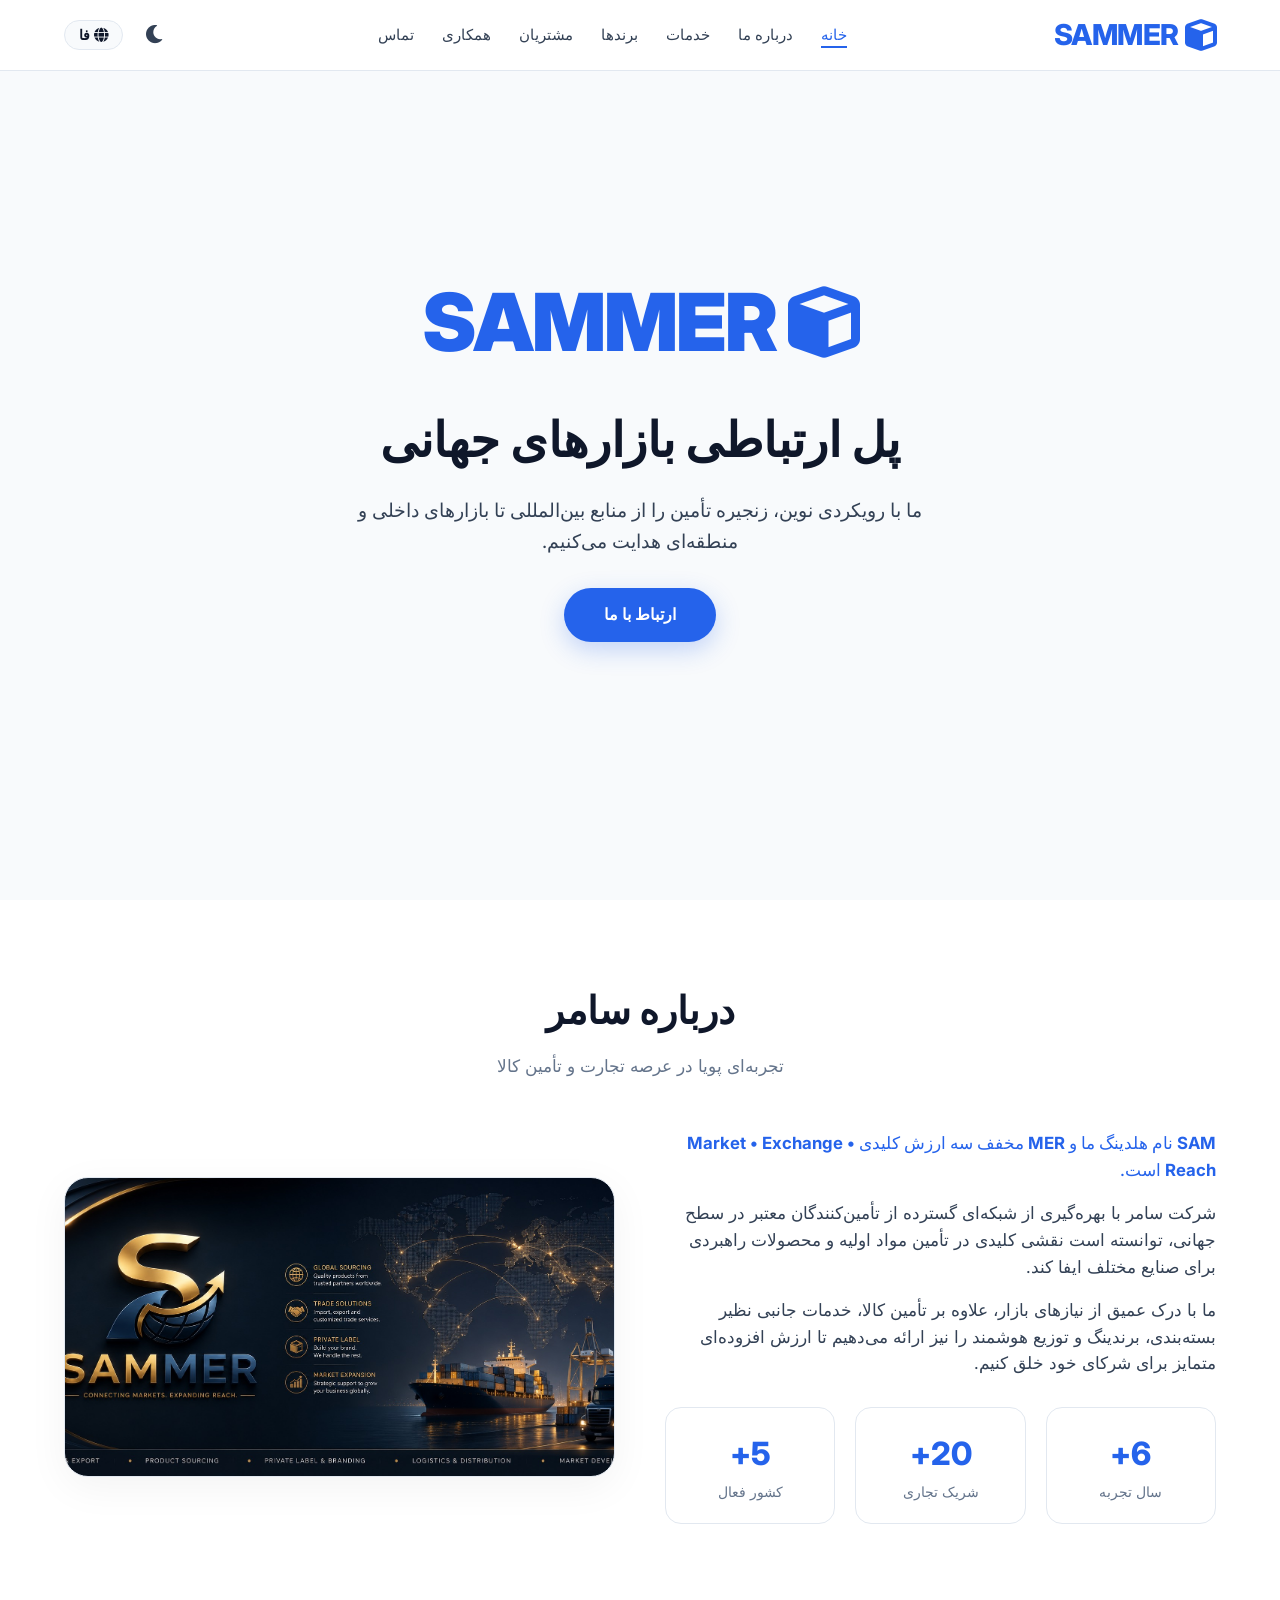
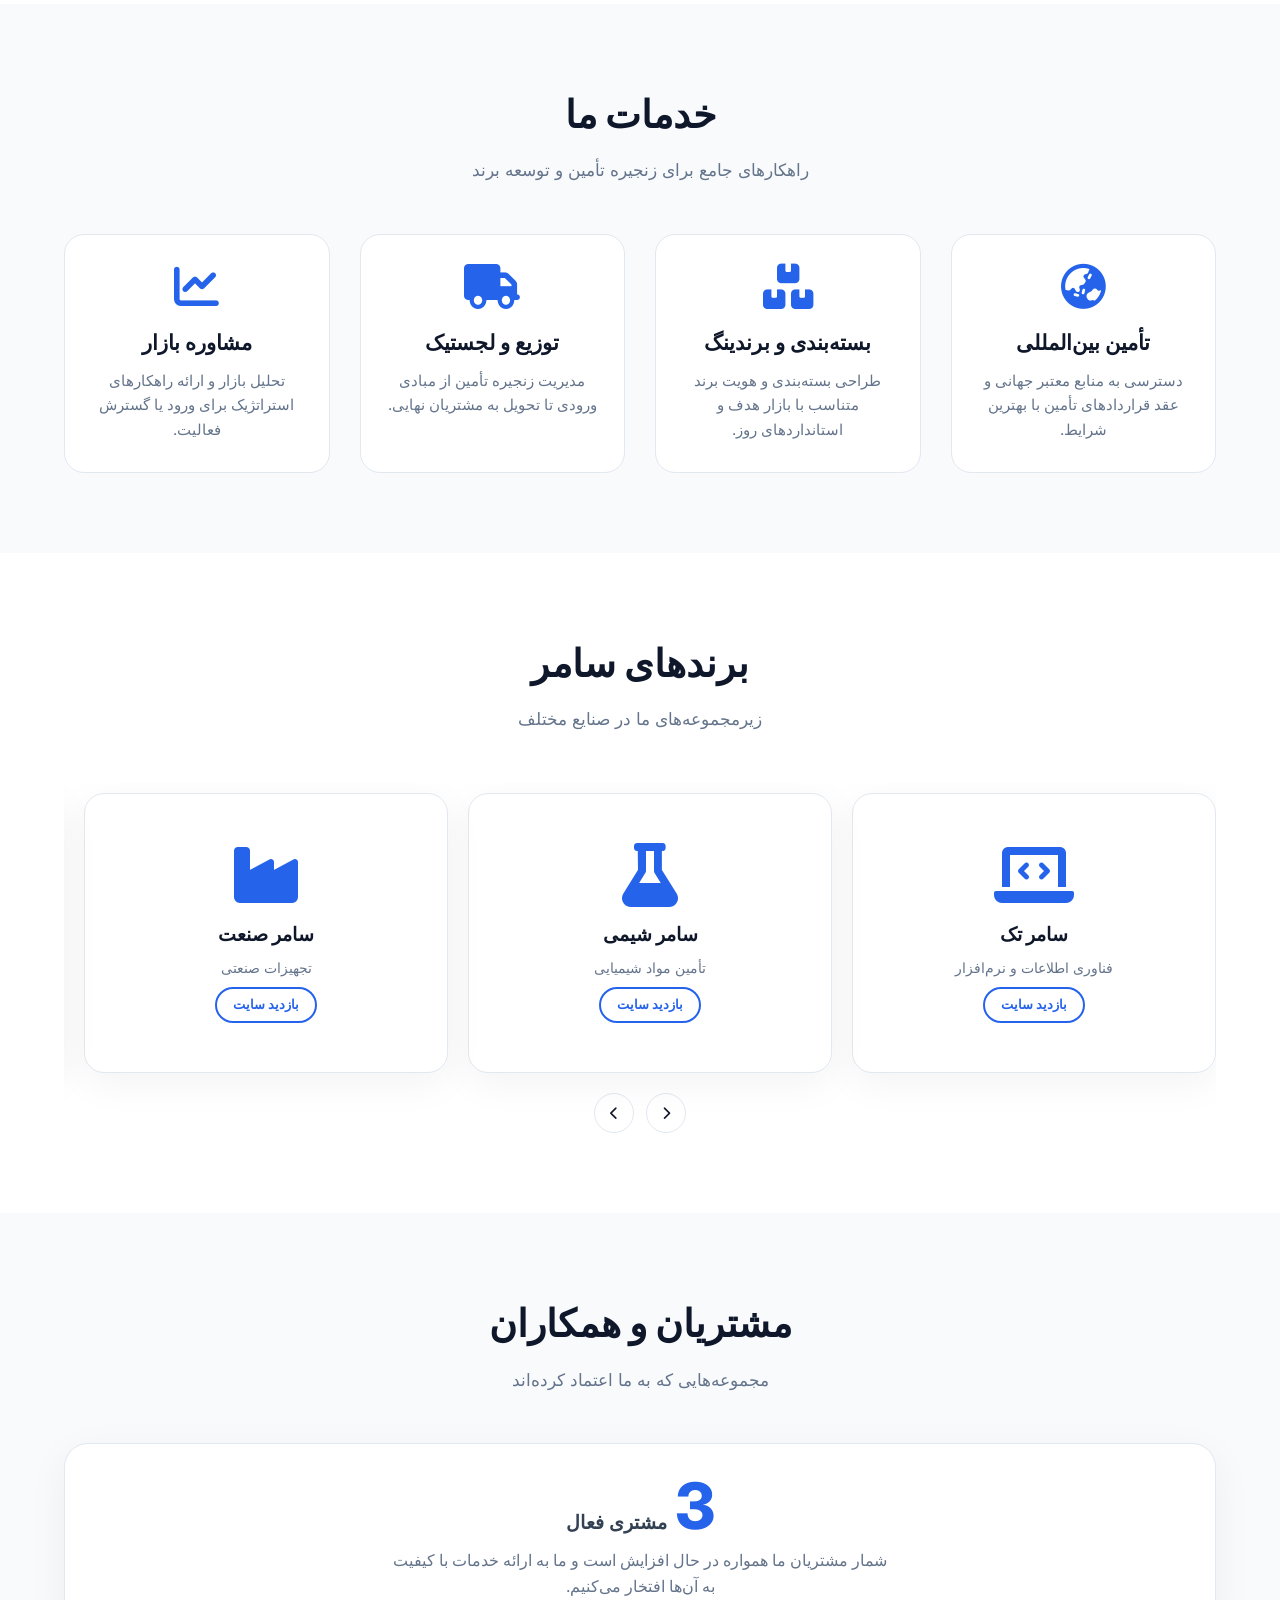
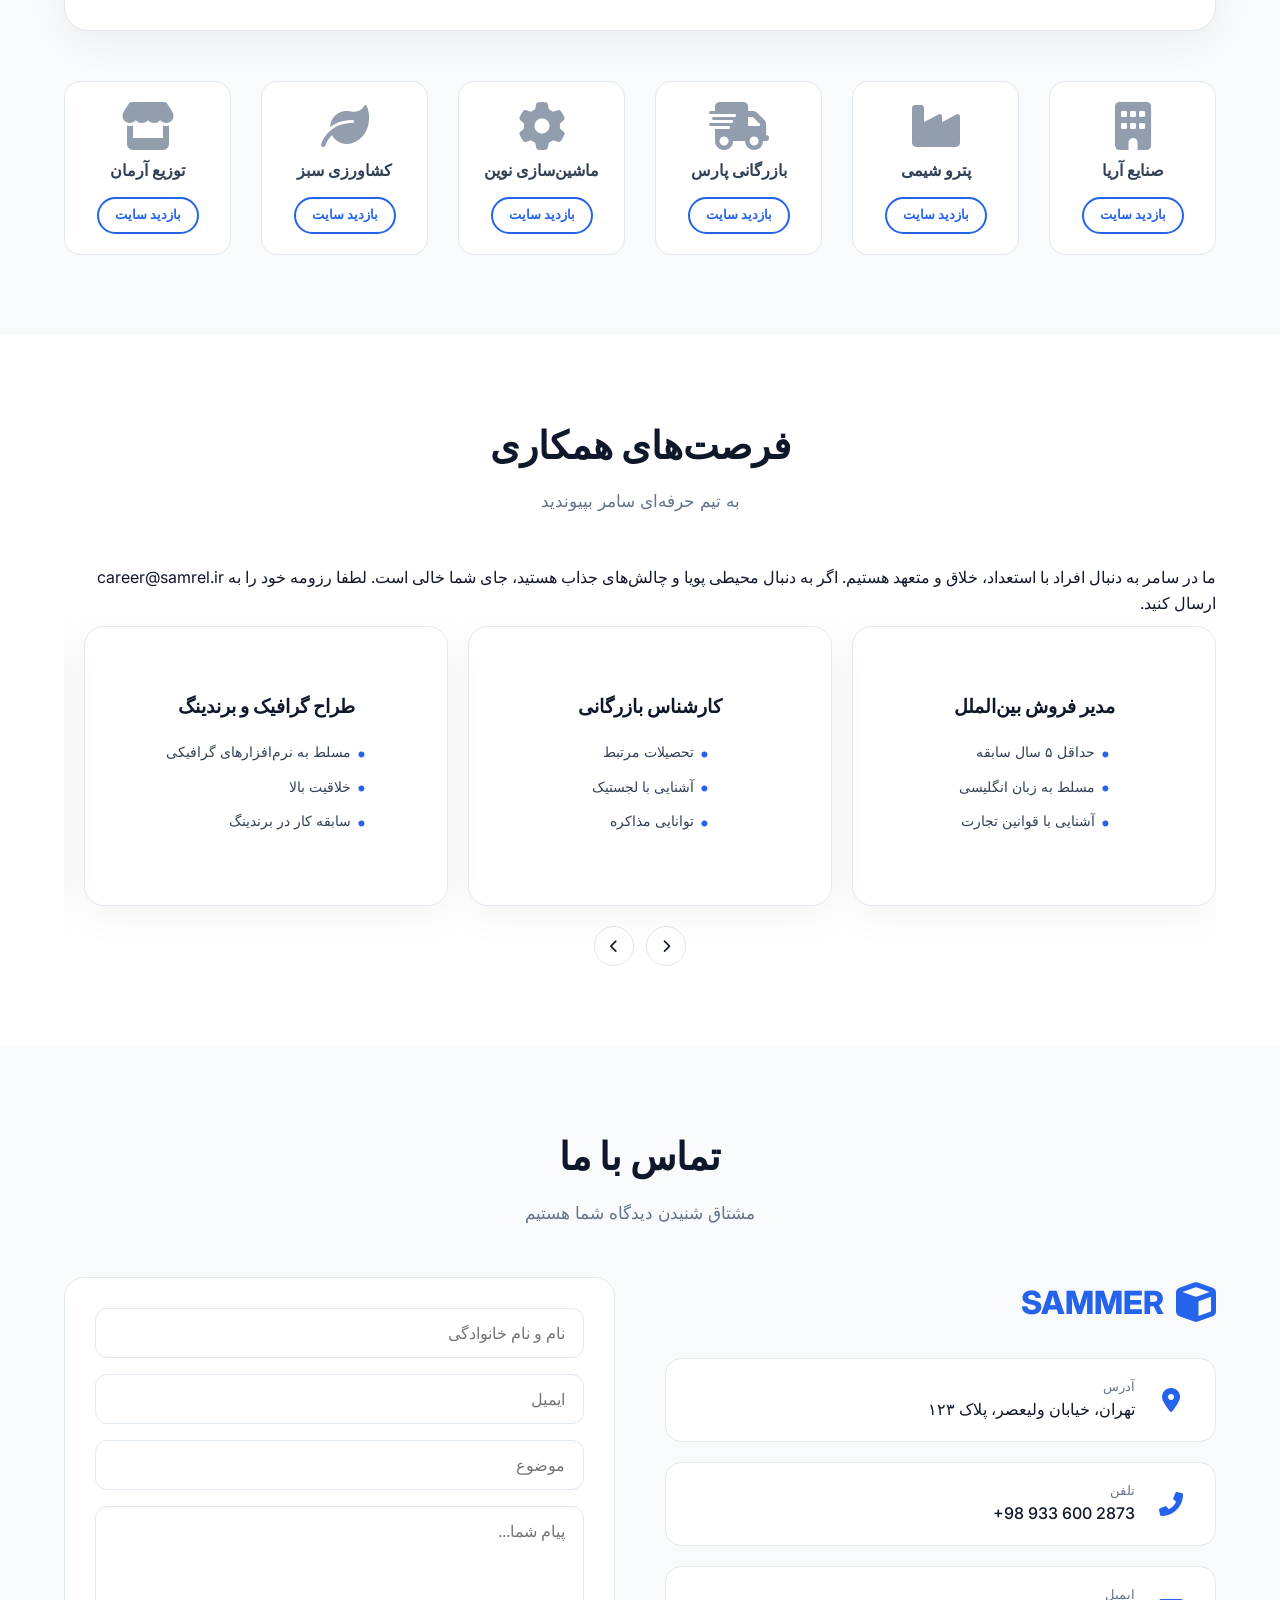
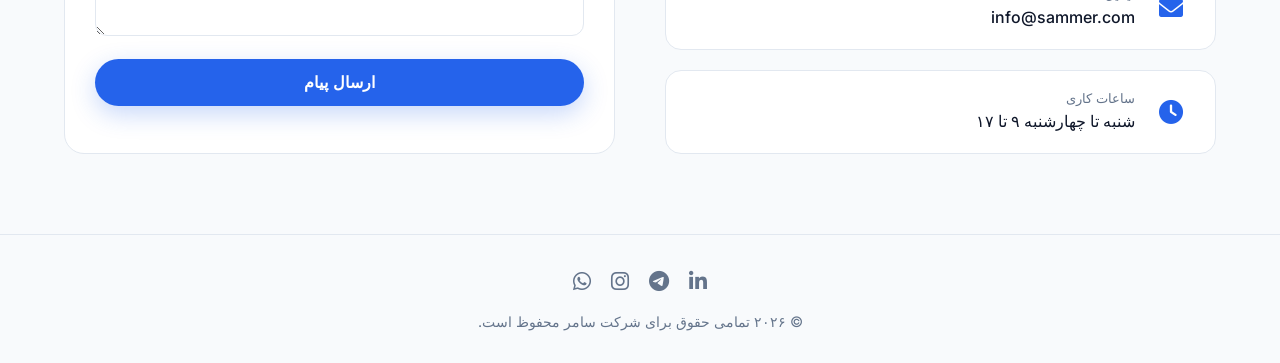
==== index.html @ dd8efeab "Add files via upload" ====
<!DOCTYPE html>
<html lang="fa" dir="rtl">
<head>
    <meta charset="UTF-8" />
    <meta name="viewport" content="width=device-width, initial-scale=1.0" />
    <title>SAMMER | Connecting Markets, Expanding Reach</title>
	<meta name="description" content="SAMMER – شرکت بازرگانی بین‌المللی با تمرکز بر تأمین کالا، برندینگ و توسعه بازار در ایران و کشورهای همسایه." />
	<meta name="keywords" content="واردات, صادرات, برندینگ, تأمین مواد اولیه, بازرگانی بین‌الملل, SAMMER" />
	<meta name="robots" content="index, follow" />
	<link rel="canonical" href="https://sammer.ir/" />
	
	<meta property="og:title" content="SAMMER | Connecting Markets, Expanding Reach" />
	<meta property="og:description" content="شرکت بازرگانی سامر – پل ارتباطی بازارهای جهانی با رویکردی نوین در تأمین، برندینگ و توزیع." />
	<meta property="og:image" content="https://sammer.ir/og-image.jpg" />
	<meta property="og:url" content="https://sammer.ir/" />
	<meta property="og:type" content="website" />
	<meta name="twitter:card" content="summary_large_image" />
	<meta name="twitter:title" content="SAMMER | Connecting Markets, Expanding Reach" />
	<meta name="twitter:description" content="شرکت بازرگانی سامر – پل ارتباطی بازارهای جهانی." />
	<meta name="twitter:image" content="https://sammer.ir/og-image.jpg" />
	
	<!-- Favicon برای مرورگرهای دسکتاپ و موبایل -->
	<link rel="icon" type="image/png" sizes="16x16" href="favicon-16x16.png">
	<link rel="icon" type="image/png" sizes="32x32" href="favicon-32x32.png">
	<link rel="apple-touch-icon" sizes="180x180" href="apple-touch-icon.png">
	<link rel="manifest" href="site.webmanifest">
	<meta name="msapplication-TileColor" content="#2563eb">
	<meta name="theme-color" content="#ffffff">
    
	<link rel="stylesheet" href="https://cdnjs.cloudflare.com/ajax/libs/font-awesome/6.0.0-beta3/css/all.min.css" />
    <link href="https://fonts.googleapis.com/css2?family=Inter:wght@300;400;500;600;700;800&display=swap" rel="stylesheet" />
    <link rel="stylesheet" href="style.css" />
</head>
<body>

    <!-- ==================== نوار ناوبری ==================== -->
    <header class="navbar" id="navbar">
        <div class="container">
            <div class="logo">
                <i class="fas fa-cube"></i>
                <span>SAMMER</span>
            </div>
            <ul class="nav-links" id="navLinks">
                <li><a href="#home" data-i18n="nav_home" class="active">خانه</a></li>
                <li><a href="#about" data-i18n="nav_about">درباره ما</a></li>
                <li><a href="#services" data-i18n="nav_services">خدمات</a></li>
                <li><a href="#brands" data-i18n="nav_brands">برندها</a></li>
                <li><a href="#clients" data-i18n="nav_clients">مشتریان</a></li>
                <li><a href="#careers" data-i18n="nav_careers">همکاری</a></li>
                <li><a href="#contact" data-i18n="nav_contact">تماس</a></li>
            </ul>
            <div class="nav-controls">
                <button class="btn-icon" id="themeToggle" aria-label="تغییر تم">
                    <i class="fas fa-moon"></i>
                </button>
                <button class="btn-icon lang-btn" id="langToggle">
                    <i class="fas fa-globe"></i>&nbsp;
                    <span id="langLabel">فا</span>
                </button>
                <button class="hamburger" id="hamburger" aria-label="منو">
                    <span></span><span></span><span></span>
                </button>
            </div>
        </div>
    </header>

    <!-- ==================== هیرو ==================== -->
    <section class="hero" id="home">
        <div class="hero-bg-image"></div>
        <div class="hero-content">
            <div class="hero-logo">
                <i class="fas fa-cube"></i>
                <span>SAMMER</span>
            </div>
            <h1 data-i18n="hero_title">پل ارتباطی بازارهای جهانی</h1>
            <p data-i18n="hero_desc">ما با رویکردی نوین، زنجیره تأمین را از منابع بین‌المللی تا بازارهای داخلی و منطقه‌ای هدایت می‌کنیم.</p>
            <a href="#contact" class="btn-primary" data-i18n="hero_cta">ارتباط با ما</a>
        </div>
    </section>

    <!-- ==================== درباره ما ==================== -->
    <section id="about" class="fade-in">
        <div class="container">
            <h2 class="section-title" data-i18n="about_title">درباره سامر</h2>
            <p class="section-subtitle" data-i18n="about_subtitle">تجربه‌ای پویا در عرصه تجارت و تأمین کالا</p>
            <div class="about-grid">
                <div class="about-text">
                    <p data-i18n="about_sammer_meaning" style="font-weight: 500; color: var(--accent);">
                        <strong>SAM</strong> نام هلدینگ ما و <strong>MER</strong> مخفف سه ارزش کلیدی <strong>Market • Exchange • Reach</strong> است.
                    </p>
                    <p data-i18n="about_p1">شرکت سامر با بهره‌گیری از شبکه‌ای گسترده از تأمین‌کنندگان معتبر در سطح جهانی، توانسته است نقشی کلیدی در تأمین مواد اولیه و محصولات راهبردی برای صنایع مختلف ایفا کند.</p>
                    <p data-i18n="about_p2">ما با درک عمیق از نیازهای بازار، علاوه بر تأمین کالا، خدمات جانبی نظیر بسته‌بندی، برندینگ و توزیع هوشمند را نیز ارائه می‌دهیم تا ارزش افزوده‌ای متمایز برای شرکای خود خلق کنیم.</p>
                    <div class="about-stats">
                        <div class="stat-item">
                            <div class="stat-number" id="statYears">0</div>
                            <div class="stat-label" data-i18n="stat_years">سال تجربه</div>
                        </div>
                        <div class="stat-item">
                            <div class="stat-number" id="statPartners">0</div>
                            <div class="stat-label" data-i18n="stat_partners">شریک تجاری</div>
                        </div>
                        <div class="stat-item">
                            <div class="stat-number" id="statCountries">0</div>
                            <div class="stat-label" data-i18n="stat_countries">کشور فعال</div>
                        </div>
                    </div>
                </div>
                <div class="about-image"></div>
            </div>
        </div>
    </section>

    <!-- ==================== خدمات ==================== -->
    <section id="services" class="fade-in">
        <div class="container">
            <h2 class="section-title" data-i18n="services_title">خدمات ما</h2>
            <p class="section-subtitle" data-i18n="services_subtitle">راهکارهای جامع برای زنجیره تأمین و توسعه برند</p>
            <div class="services-grid">
                <div class="service-card">
                    <i class="fas fa-globe-asia"></i>
                    <h3 data-i18n="service_1_title">تأمین بین‌المللی</h3>
                    <p data-i18n="service_1_desc">دسترسی به منابع معتبر جهانی و عقد قراردادهای تأمین با بهترین شرایط.</p>
                </div>
                <div class="service-card">
                    <i class="fas fa-boxes"></i>
                    <h3 data-i18n="service_2_title">بسته‌بندی و برندینگ</h3>
                    <p data-i18n="service_2_desc">طراحی بسته‌بندی و هویت برند متناسب با بازار هدف و استانداردهای روز.</p>
                </div>
                <div class="service-card">
                    <i class="fas fa-truck"></i>
                    <h3 data-i18n="service_3_title">توزیع و لجستیک</h3>
                    <p data-i18n="service_3_desc">مدیریت زنجیره تأمین از مبادی ورودی تا تحویل به مشتریان نهایی.</p>
                </div>
                <div class="service-card">
                    <i class="fas fa-chart-line"></i>
                    <h3 data-i18n="service_4_title">مشاوره بازار</h3>
                    <p data-i18n="service_4_desc">تحلیل بازار و ارائه راهکارهای استراتژیک برای ورود یا گسترش فعالیت.</p>
                </div>
            </div>
        </div>
    </section>

    <!-- ==================== برندها (اسلایدر) ==================== -->
    <section id="brands" class="fade-in">
        <div class="container">
            <h2 class="section-title" data-i18n="brands_title">برندهای سامر</h2>
            <p class="section-subtitle" data-i18n="brands_subtitle">زیرمجموعه‌های ما در صنایع مختلف</p>
            <div class="brands-slider-wrapper">
                <div class="brands-slider" id="brandsSlider"></div>
                <div class="slider-controls">
                    <button class="slider-btn" id="prevBrand"><i class="fas fa-chevron-left"></i></button>
                    <button class="slider-btn" id="nextBrand"><i class="fas fa-chevron-right"></i></button>
                </div>
            </div>
        </div>
    </section>

    <!-- ==================== مشتریان ==================== -->
    <section id="clients" class="fade-in">
        <div class="container">
            <h2 class="section-title" data-i18n="clients_title">مشتریان و همکاران</h2>
            <p class="section-subtitle" data-i18n="clients_subtitle">مجموعه‌هایی که به ما اعتماد کرده‌اند</p>
            <div class="counter-wrapper">
                <div class="counter-box">
                    <span class="counter-number" id="clientCounter">0</span>
                    <span class="counter-label" data-i18n="clients_count_label">مشتری فعال</span>
                </div>
                <p class="counter-description" data-i18n="clients_count_desc">شمار مشتریان ما همواره در حال افزایش است و ما به ارائه خدمات با کیفیت به آن‌ها افتخار می‌کنیم.</p>
            </div>
            <div class="clients-grid" id="clientsGrid">
                <!-- توسط جاوااسکریپت رندر می‌شود -->
            </div>
        </div>
    </section>

    <!-- ==================== همکاری با ما ==================== -->
    <section id="careers" class="fade-in">
        <div class="container">
            <h2 class="section-title" data-i18n="careers_title">فرصت‌های همکاری</h2>
            <p class="section-subtitle" data-i18n="careers_subtitle">به تیم حرفه‌ای سامر بپیوندید</p>
            <div class="careers-intro" data-i18n="careers_intro">
                ما در سامر به دنبال افراد با استعداد، خلاق و متعهد هستیم. اگر به دنبال محیطی پویا و چالش‌های جذاب هستید، جای شما خالی است.
            </div>
            <div class="careers-slider-wrapper">
                <div class="careers-slider" id="careersSlider"></div>
                <div class="slider-controls">
                    <button class="slider-btn" id="prevCareer"><i class="fas fa-chevron-left"></i></button>
                    <button class="slider-btn" id="nextCareer"><i class="fas fa-chevron-right"></i></button>
                </div>
            </div>
        </div>
    </section>

    <!-- ==================== تماس با ما ==================== -->
    <section id="contact" class="fade-in">
        <div class="container">
            <h2 class="section-title" data-i18n="contact_title">تماس با ما</h2>
            <p class="section-subtitle" data-i18n="contact_subtitle">مشتاق شنیدن دیدگاه شما هستیم</p>
            <div class="contact-wrapper">
                <div class="contact-info">
                    <div class="contact-brand">
                        <i class="fas fa-cube"></i>
                        <span>SAMMER</span>
                    </div>
                    <div class="contact-item">
                        <i class="fas fa-map-marker-alt"></i>
                        <div>
                            <span class="label" data-i18n="contact_address_label">آدرس</span>
                            <span class="value" data-i18n="contact_address_value">تهران، خیابان ولیعصر، پلاک ۱۲۳</span>
                        </div>
                    </div>
                    <div class="contact-item">
                        <i class="fas fa-phone-alt"></i>
                        <div>
                            <span class="label" data-i18n="contact_phone_label">تلفن</span>
                            <span class="value ltr">+98 933 600 2873</span>
                        </div>
                    </div>
                    <div class="contact-item">
                        <i class="fas fa-envelope"></i>
                        <div>
                            <span class="label" data-i18n="contact_email_label">ایمیل</span>
                            <span class="value">info@sammer.com</span>
                        </div>
                    </div>
                    <div class="contact-item">
                        <i class="fas fa-clock"></i>
                        <div>
                            <span class="label" data-i18n="contact_hours_label">ساعات کاری</span>
                            <span class="value" data-i18n="contact_hours_value">شنبه تا چهارشنبه ۹ تا ۱۷</span>
                        </div>
                    </div>
                </div>
                <form class="contact-form" id="contactForm">
                    <input type="text" name="fullname" id="fullname" placeholder="نام و نام خانوادگی" data-i18n-placeholder="form_name" required />
                    <input type="email" name="email" id="email" placeholder="ایمیل" data-i18n-placeholder="form_email" required />
                    <input type="text" name="subject" id="subject" placeholder="موضوع" data-i18n-placeholder="form_subject" />
                    <textarea name="message" id="message" placeholder="پیام شما..." data-i18n-placeholder="form_message" required></textarea>
                    <button type="submit" class="btn-primary" data-i18n="form_submit">ارسال پیام</button>
                </form>
            </div>
        </div>
    </section>

    <!-- ==================== فوتر ==================== -->
    <footer>
        <div class="container">
            <div class="social-links">
                <a href="#"><i class="fab fa-linkedin-in"></i></a>
                <a href="#"><i class="fab fa-telegram-plane"></i></a>
                <a href="#"><i class="fab fa-instagram"></i></a>
                <a href="#"><i class="fab fa-whatsapp"></i></a>
            </div>
            <p>&copy; ۲۰۲۶ <span data-i18n="footer_text">تمامی حقوق برای شرکت SAMMER محفوظ است.</span></p>
        </div>
    </footer>

    <script src="script.js"></script>
	
	<script type="application/ld+json">
	{
	  "@context": "https://schema.org",
	  "@type": "Organization",
	  "name": "SAMMER",
	  "url": "https://sammer.ir",
	  "logo": "https://sammer.ir/favicon-512.png",
	  "description": "شرکت بازرگانی بین‌المللی با تمرکز بر تأمین کالا، برندینگ و توسعه بازار",
	  "contactPoint": {
		"@type": "ContactPoint",
		"telephone": "+98-933-600-2873",
		"contactType": "Sales",
		"availableLanguage": ["Persian", "English"]
	  },
	  "sameAs": [
		"https://www.linkedin.com/company/sammer-global"
	  ]
	}
</script>
</body>
</html>
---- style.css ----
/* ---------- متغیرهای تم (روز/شب) ---------- */
:root {
    --bg-primary: #ffffff;
    --bg-secondary: #f8fafc;
    --bg-card: #ffffff;
    --bg-nav: rgba(255, 255, 255, 0.9);
    --text-primary: #0f172a;
    --text-secondary: #334155;
    --text-muted: #64748b;
    --border-color: #e2e8f0;
    --shadow: 0 10px 40px rgba(0, 0, 0, 0.05);
    --accent: #2563eb;
    --accent-hover: #1d4ed8;
    --input-bg: #ffffff;
    --transition: 0.3s ease;
}

[data-theme="dark"] {
    --bg-primary: #0f172a;
    --bg-secondary: #1e293b;
    --bg-card: #1e293b;
    --bg-nav: rgba(15, 23, 42, 0.95);
    --text-primary: #f1f5f9;
    --text-secondary: #cbd5e1;
    --text-muted: #94a3b8;
    --border-color: #334155;
    --shadow: 0 10px 40px rgba(0, 0, 0, 0.4);
    --accent: #3b82f6;
    --accent-hover: #60a5fa;
    --input-bg: #1e293b;
}

/* ---------- ریست & پایه ---------- */
* {
    margin: 0;
    padding: 0;
    box-sizing: border-box;
}

body {
    font-family: 'Inter', sans-serif;
    background-color: var(--bg-primary);
    color: var(--text-primary);
    transition: background-color var(--transition), color var(--transition);
    line-height: 1.6;
    scroll-behavior: smooth;
}

a {
    text-decoration: none;
    color: inherit;
}

.container {
    max-width: 1200px;
    margin: 0 auto;
    padding: 0 24px;
}

/* ---------- نوار ناوبری ---------- */
.navbar {
    position: fixed;
    top: 0;
    left: 0;
    width: 100%;
    z-index: 1000;
    background-color: var(--bg-nav);
    backdrop-filter: blur(12px);
    border-bottom: 1px solid var(--border-color);
    transition: background-color var(--transition), border-color var(--transition);
    padding: 12px 0;
}

.navbar .container {
    display: flex;
    align-items: center;
    justify-content: space-between;
}

.logo {
    font-size: 1.8rem;
    font-weight: 800;
    letter-spacing: -0.5px;
    color: var(--accent);
    display: flex;
    align-items: center;
    gap: 6px;
}

.logo i {
    font-size: 2rem;
}

.nav-links {
    display: flex;
    align-items: center;
    gap: 28px;
    list-style: none;
}

.nav-links a {
    font-size: 0.95rem;
    font-weight: 500;
    color: var(--text-secondary);
    transition: color 0.2s;
    position: relative;
}

.nav-links a:hover {
    color: var(--accent);
}

.nav-links a::after {
    content: '';
    position: absolute;
    bottom: -4px;
    left: 0;
    width: 0%;
    height: 2px;
    background: var(--accent);
    transition: width 0.3s;
}

.nav-links a:hover::after {
    width: 100%;
}

.nav-controls {
    display: flex;
    align-items: center;
    gap: 16px;
}

.btn-icon {
    background: none;
    border: none;
    font-size: 1.3rem;
    color: var(--text-secondary);
    cursor: pointer;
    transition: color 0.2s, transform 0.2s;
    padding: 6px;
    border-radius: 8px;
    display: flex;
    align-items: center;
    justify-content: center;
}

.btn-icon:hover {
    color: var(--accent);
    transform: scale(1.1);
}

.lang-btn {
    font-weight: 600;
    font-size: 0.9rem;
    background: var(--bg-secondary);
    padding: 6px 14px;
    border-radius: 30px;
    border: 1px solid var(--border-color);
    color: var(--text-primary);
    transition: all 0.2s;
}

.lang-btn:hover {
    border-color: var(--accent);
    color: var(--accent);
}

.hamburger {
    display: none;
    flex-direction: column;
    gap: 5px;
    background: none;
    border: none;
    cursor: pointer;
    padding: 4px;
}

.hamburger span {
    display: block;
    width: 26px;
    height: 2.5px;
    background: var(--text-primary);
    border-radius: 4px;
    transition: all 0.3s;
}

/* ---------- هیرو با تصویر ثابت (parallax) ---------- */
.hero {
    min-height: 100vh;
    display: flex;
    align-items: center;
    justify-content: center;
    text-align: center;
    position: relative;
    padding-top: 80px;
    background-color: var(--bg-primary);
    transition: background var(--transition);
    overflow: hidden;
}

.hero-bg-image {
    position: fixed;
    top: 0;
    left: 0;
    width: 100%;
    height: 100%;
    background-image: url('Post2.png');
    background-size: cover;
    background-position: center;
    opacity: 0.30;
    z-index: 0;
    transition: opacity 0.3s;
}

[data-theme="dark"] .hero-bg-image {
    opacity: 0.10;
}

.hero-content {
    position: relative;
    z-index: 1;
    max-width: 800px;
    padding: 40px 20px;
}

.hero-logo {
    font-size: 5rem;
    font-weight: 900;
    color: var(--accent);
    letter-spacing: -2px;
    margin-bottom: 16px;
    display: flex;
    align-items: center;
    justify-content: center;
    gap: 12px;
}

.hero-logo i {
    font-size: 4.5rem;
}

.hero h1 {
    font-size: 3rem;
    font-weight: 700;
    margin-bottom: 16px;
    color: var(--text-primary);
}

.hero p {
    font-size: 1.2rem;
    color: var(--text-secondary);
    max-width: 600px;
    margin: 0 auto 32px;
}

.btn-primary {
    display: inline-block;
    background: var(--accent);
    color: #fff;
    padding: 14px 40px;
    border-radius: 50px;
    font-weight: 600;
    font-size: 1rem;
    border: none;
    cursor: pointer;
    transition: all 0.3s;
    box-shadow: 0 8px 24px rgba(37, 99, 235, 0.25);
}

.btn-primary:hover {
    background: var(--accent-hover);
    transform: translateY(-3px);
    box-shadow: 0 14px 32px rgba(37, 99, 235, 0.35);
}

/* ---------- بخش‌های عمومی ---------- */
section {
    padding: 80px 0;
    background-color: var(--bg-primary);
    transition: background var(--transition);
}

section:nth-child(even) {
    background-color: var(--bg-secondary);
}

.section-title {
    font-size: 2.4rem;
    font-weight: 700;
    text-align: center;
    margin-bottom: 12px;
    color: var(--text-primary);
}

.section-subtitle {
    text-align: center;
    color: var(--text-muted);
    max-width: 600px;
    margin: 0 auto 50px;
    font-size: 1.05rem;
}

/* ---------- درباره ما ---------- */
.about-grid {
    display: grid;
    grid-template-columns: 1fr 1fr;
    gap: 50px;
    align-items: center;
}

.about-text p {
    color: var(--text-secondary);
    font-size: 1.05rem;
    margin-bottom: 16px;
}

.about-stats {
    display: grid;
    grid-template-columns: repeat(3, 1fr);
    gap: 20px;
    margin-top: 30px;
}

.stat-item {
    background: var(--bg-card);
    padding: 20px;
    border-radius: 16px;
    text-align: center;
    border: 1px solid var(--border-color);
    transition: all 0.3s;
}

.stat-item:hover {
    transform: translateY(-4px);
    box-shadow: var(--shadow);
}

.stat-number {
    font-size: 2rem;
    font-weight: 800;
    color: var(--accent);
}

.stat-label {
    color: var(--text-muted);
    font-size: 0.9rem;
}

.about-image {
    background: var(--bg-card);
    border-radius: 24px;
    overflow: hidden;
    box-shadow: var(--shadow);
    border: 1px solid var(--border-color);
    height: 300px;
    display: flex;
    align-items: center;
    justify-content: center;
    background-image: url('Banner-secondary.png');
    background-size: cover;
    background-position: center;
    transition: all 0.3s;
}

/* ---------- خدمات ---------- */
.services-grid {
    display: grid;
    grid-template-columns: repeat(auto-fit, minmax(260px, 1fr));
    gap: 30px;
}

.service-card {
    background: var(--bg-card);
    padding: 30px 24px;
    border-radius: 20px;
    border: 1px solid var(--border-color);
    transition: all 0.3s;
    text-align: center;
}

.service-card:hover {
    transform: translateY(-6px);
    box-shadow: var(--shadow);
    border-color: var(--accent);
}

.service-card i {
    font-size: 2.8rem;
    color: var(--accent);
    margin-bottom: 16px;
}

.service-card h3 {
    font-size: 1.3rem;
    margin-bottom: 10px;
}

.service-card p {
    color: var(--text-muted);
    font-size: 0.95rem;
}

/* ---------- برندها (اسلایدر) ---------- */
.brands-slider-wrapper,
.careers-slider-wrapper {
    position: relative;
    overflow: hidden;
}

.brands-slider,
.careers-slider {
    display: flex;
    transition: transform 0.5s ease;
    gap: 20px;
	margin-top: 10px;
}

.brand-slide,
.career-slide {
    flex: 0 0 calc(33.333% - 20px);
    background: var(--bg-card);
    border-radius: 20px;
    border: 1px solid var(--border-color);
    padding: 20px;
    text-align: center;
    box-shadow: var(--shadow);
    transition: all 0.3s;
    min-height: 280px;
    display: flex;
    flex-direction: column;
    align-items: center;
    justify-content: center;
}

.brand-slide:hover,
.career-slide:hover {
    transform: translateY(-5px);
    border-color: var(--accent);
}

.brand-slide i {
    font-size: 4rem;
    color: var(--accent);
    margin-bottom: 12px;
}

.brand-slide h3,
.career-slide h3 {
    font-size: 1.2rem;
    margin-bottom: 6px;
}

.brand-slide p,
.career-slide p {
    color: var(--text-muted);
    font-size: 0.9rem;
}

.career-slide ul {
    list-style: none;
    text-align: right;
    padding: 0;
    margin-top: 10px;
}

.career-slide ul li {
    font-size: 0.85rem;
    color: var(--text-secondary);
    margin-bottom: 4px;
    display: flex;
    align-items: center;
    gap: 6px;
}

.career-slide ul li::before {
    content: "•";
    color: var(--accent);
    font-weight: bold;
    font-size: 1.2rem;
}

.slider-controls {
    display: flex;
    justify-content: center;
    gap: 12px;
    margin-top: 20px;
}

.slider-btn {
    background: var(--bg-card);
    border: 1px solid var(--border-color);
    border-radius: 50%;
    width: 40px;
    height: 40px;
    display: flex;
    align-items: center;
    justify-content: center;
    cursor: pointer;
    transition: all 0.2s;
    color: var(--text-primary);
}

.slider-btn:hover {
    background: var(--accent);
    color: #fff;
    border-color: var(--accent);
}

/* ---------- شمارنده پویا (مشتریان) ---------- */
.counter-wrapper {
    display: flex;
    flex-direction: column;
    align-items: center;
    margin-bottom: 50px;
    padding: 30px;
    background: var(--bg-card);
    border-radius: 24px;
    border: 1px solid var(--border-color);
    box-shadow: var(--shadow);
}

.counter-box {
    display: flex;
    align-items: baseline;
    gap: 8px;
    margin-bottom: 10px;
}

.counter-number {
    font-size: 4rem;
    font-weight: 800;
    color: var(--accent);
    line-height: 1;
}

.counter-label {
    font-size: 1.2rem;
    font-weight: 600;
    color: var(--text-secondary);
}

.counter-description {
    color: var(--text-muted);
    font-size: 1rem;
    max-width: 500px;
    text-align: center;
}

/* ---------- مشتریان (گرید) ---------- */
.clients-grid {
    display: grid;
    grid-template-columns: repeat(auto-fit, minmax(150px, 1fr));
    gap: 30px;
    align-items: center;
}

.client-item {
    background: var(--bg-card);
    border: 1px solid var(--border-color);
    border-radius: 16px;
    padding: 30px 10px;
    text-align: center;
    transition: all 0.3s;
    display: flex;
    flex-direction: column;
    align-items: center;
    gap: 10px;
}

.client-item:hover {
    transform: scale(1.03);
    box-shadow: var(--shadow);
}

.client-item i {
    font-size: 3rem;
    color: var(--text-muted);
    opacity: 0.7;
}

.client-item span {
    font-weight: 500;
    color: var(--text-secondary);
}

/* ---------- تماس با ما (با تصویر برند) ---------- */
.contact-wrapper {
    display: grid;
    grid-template-columns: 1fr 1fr;
    gap: 50px;
}

.contact-info {
    display: flex;
    flex-direction: column;
    gap: 20px;
}

.contact-brand {
    display: flex;
    align-items: center;
    gap: 12px;
    font-size: 2rem;
    font-weight: 800;
    color: var(--accent);
    margin-bottom: 10px;
}

.contact-brand i {
    font-size: 2.5rem;
}

.contact-item {
    display: flex;
    align-items: center;
    gap: 16px;
    background: var(--bg-card);
    padding: 18px 24px;
    border-radius: 16px;
    border: 1px solid var(--border-color);
}

.contact-item i {
    font-size: 1.5rem;
    color: var(--accent);
    width: 40px;
    text-align: center;
}

.contact-item div {
    display: flex;
    flex-direction: column;
}

.contact-item .label {
    font-size: 0.8rem;
    color: var(--text-muted);
}

.contact-item .value {
    font-weight: 500;
}

/* کلاس برای نمایش اعداد به صورت چپ‌چین (مانند شماره تلفن) */
.ltr {
    direction: ltr;
    unicode-bidi: plaintext;
}

.contact-form {
    background: var(--bg-card);
    padding: 30px;
    border-radius: 20px;
    border: 1px solid var(--border-color);
}

.contact-form input,
.contact-form textarea {
    width: 100%;
    padding: 14px 18px;
    margin-bottom: 16px;
    border-radius: 12px;
    border: 1px solid var(--border-color);
    background: var(--input-bg);
    color: var(--text-primary);
    font-family: inherit;
    font-size: 1rem;
    transition: border 0.2s;
}

.contact-form input:focus,
.contact-form textarea:focus {
    outline: none;
    border-color: var(--accent);
    box-shadow: 0 0 0 3px rgba(37, 99, 235, 0.1);
}

.contact-form textarea {
    min-height: 130px;
    resize: vertical;
}

.contact-form .btn-primary {
    width: 100%;
    text-align: center;
}

/* ---------- فوتر ---------- */
footer {
    background: var(--bg-secondary);
    border-top: 1px solid var(--border-color);
    padding: 30px 0;
    text-align: center;
    color: var(--text-muted);
    font-size: 0.9rem;
    transition: all var(--transition);
}

footer .social-links {
    display: flex;
    justify-content: center;
    gap: 20px;
    margin-bottom: 12px;
}

footer .social-links a {
    color: var(--text-muted);
    font-size: 1.3rem;
    transition: color 0.2s;
}

footer .social-links a:hover {
    color: var(--accent);
}

/* ---------- واکنش‌گرایی ---------- */
@media (max-width: 992px) {
    .about-grid {
        grid-template-columns: 1fr;
    }
    .contact-wrapper {
        grid-template-columns: 1fr;
    }
    .hero h1 {
        font-size: 2.4rem;
    }
    .brand-slide,
    .career-slide {
        flex: 0 0 calc(50% - 20px);
    }
}

@media (max-width: 768px) {
    .nav-links {
        position: fixed;
        top: 70px;
        left: 0;
        width: 100%;
        background: var(--bg-nav);
        backdrop-filter: blur(12px);
        flex-direction: column;
        padding: 30px 0;
        gap: 20px;
        border-bottom: 1px solid var(--border-color);
        transform: translateY(-120%);
        transition: transform 0.4s ease;
        box-shadow: 0 20px 40px rgba(0, 0, 0, 0.1);
    }
    .nav-links.open {
        transform: translateY(0);
    }
    .hamburger {
        display: flex;
    }
    .hero-logo {
        font-size: 3.5rem;
    }
    .hero h1 {
        font-size: 1.8rem;
    }
    .section-title {
        font-size: 1.8rem;
    }
    .about-stats {
        grid-template-columns: 1fr 1fr;
    }
    .clients-grid {
        grid-template-columns: repeat(2, 1fr);
    }
    .brand-slide,
    .career-slide {
        flex: 0 0 calc(100% - 20px);
    }
}

@media (max-width: 480px) {
    .hero-logo {
        font-size: 2.8rem;
    }
    .hero p {
        font-size: 1rem;
    }
    .about-stats {
        grid-template-columns: 1fr;
    }
    .nav-controls .lang-btn span {
        display: none;
    }
    .counter-number {
        font-size: 3rem;
    }
}

/* ---------- افکت Fade-in ---------- */
.fade-in {
    opacity: 0;
    transform: translateY(30px);
    transition: opacity 0.8s ease, transform 0.8s ease;
}

.fade-in.visible {
    opacity: 1;
    transform: translateY(0);
}

/* منوی فعال */
.nav-links a.active {
    color: var(--accent);
}
.nav-links a.active::after {
    width: 100%;
}

/* دکمه بازدید سایت */
.btn-visit {
    display: inline-block;
    padding: 6px 16px;
    margin-top: 10px;
    font-size: 0.8rem;
    font-weight: 600;
    color: var(--accent);
    background: transparent;
    border: 2px solid var(--accent);
    border-radius: 30px;
    cursor: pointer;
    transition: all 0.3s;
    text-decoration: none;
}
.btn-visit:hover {
    background: var(--accent);
    color: #fff;
    transform: translateY(-2px);
    box-shadow: 0 4px 12px rgba(37, 99, 235, 0.25);
}

/* تنظیمات برای کارت‌های مشتریان */
.client-item {
    background: var(--bg-card);
    border: 1px solid var(--border-color);
    border-radius: 16px;
    padding: 20px 10px;
    text-align: center;
    transition: all 0.3s;
    display: flex;
    flex-direction: column;
    align-items: center;
    gap: 8px;
}
.client-item:hover {
    transform: scale(1.03);
    box-shadow: var(--shadow);
}
.client-item i {
    font-size: 3rem;
    color: var(--text-muted);
    opacity: 0.7;
}
.client-item .client-name {
    font-weight: 600;
    color: var(--text-secondary);
    font-size: 1rem;
}
.client-item .btn-visit {
    margin-top: 6px;
}

/* تنظیمات برند اسلایدر برای دکمه */
.brand-slide .btn-visit {
    margin-top: 8px;
}
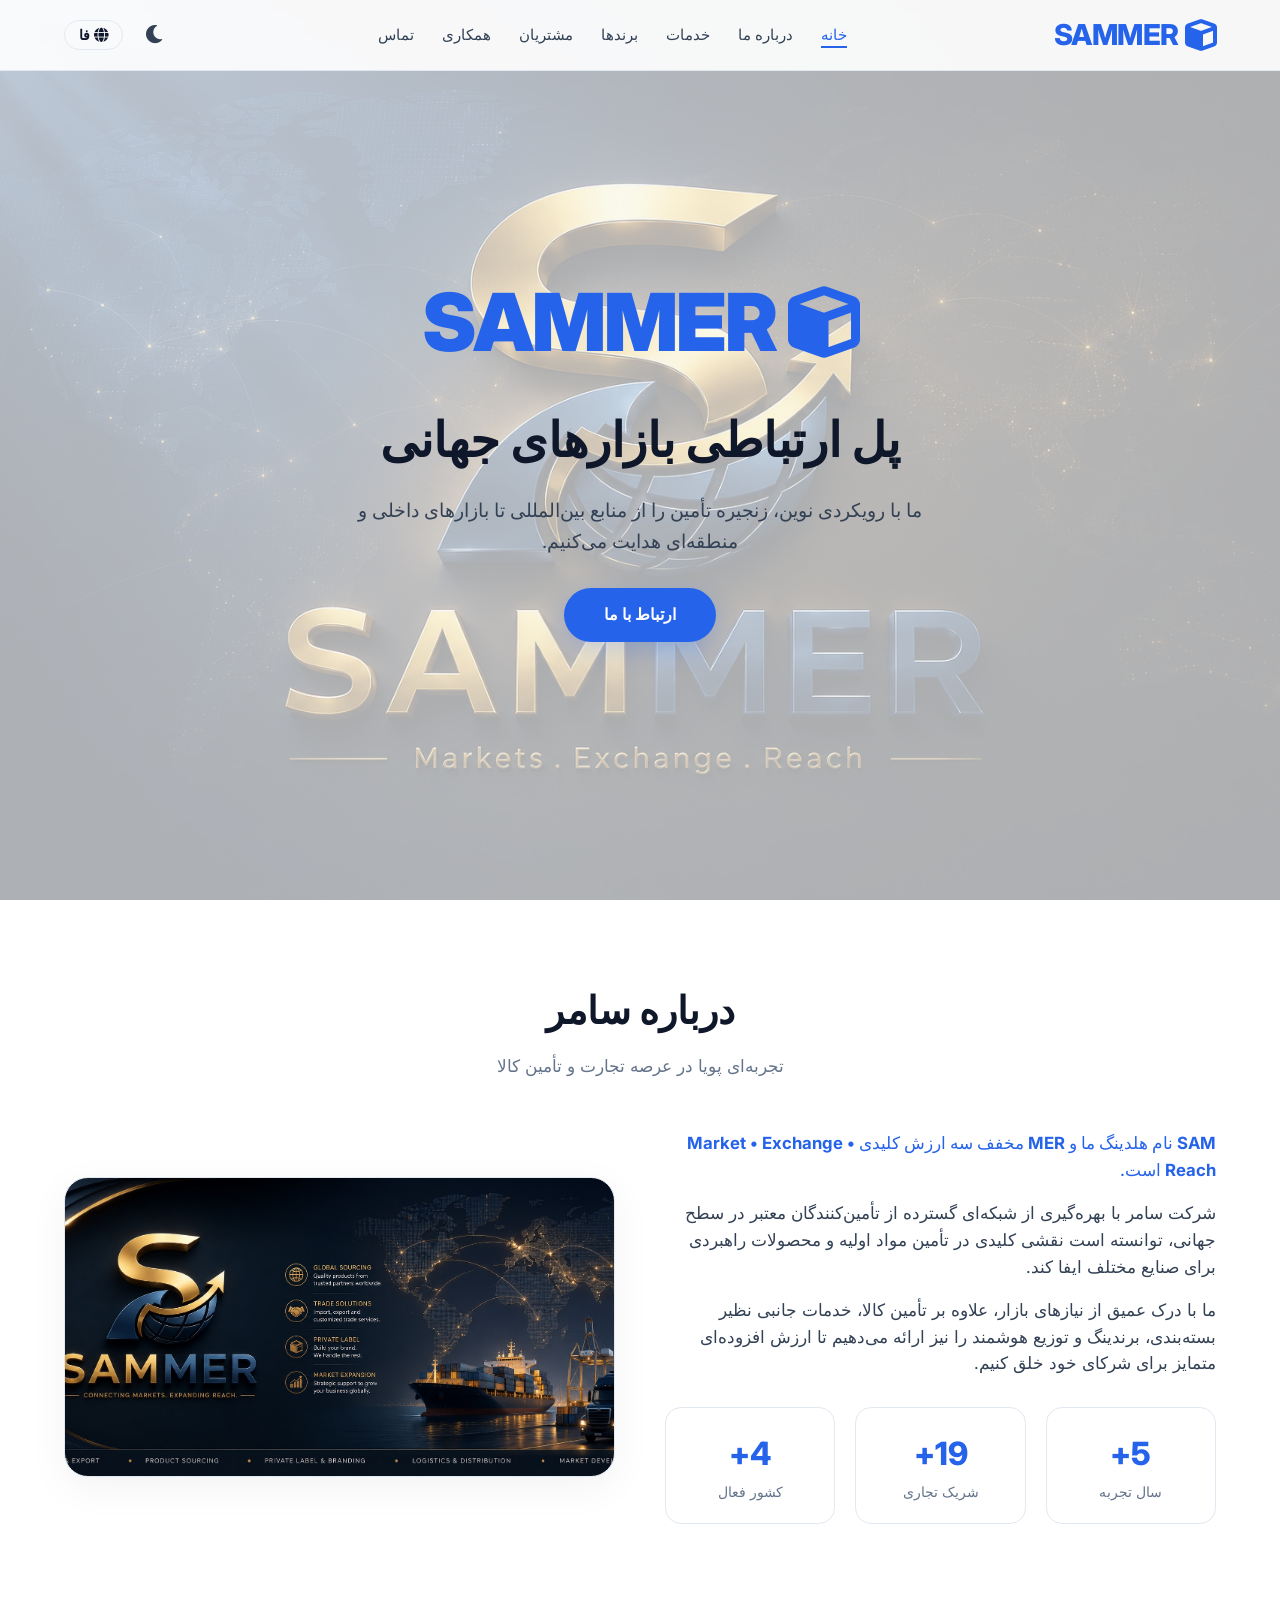
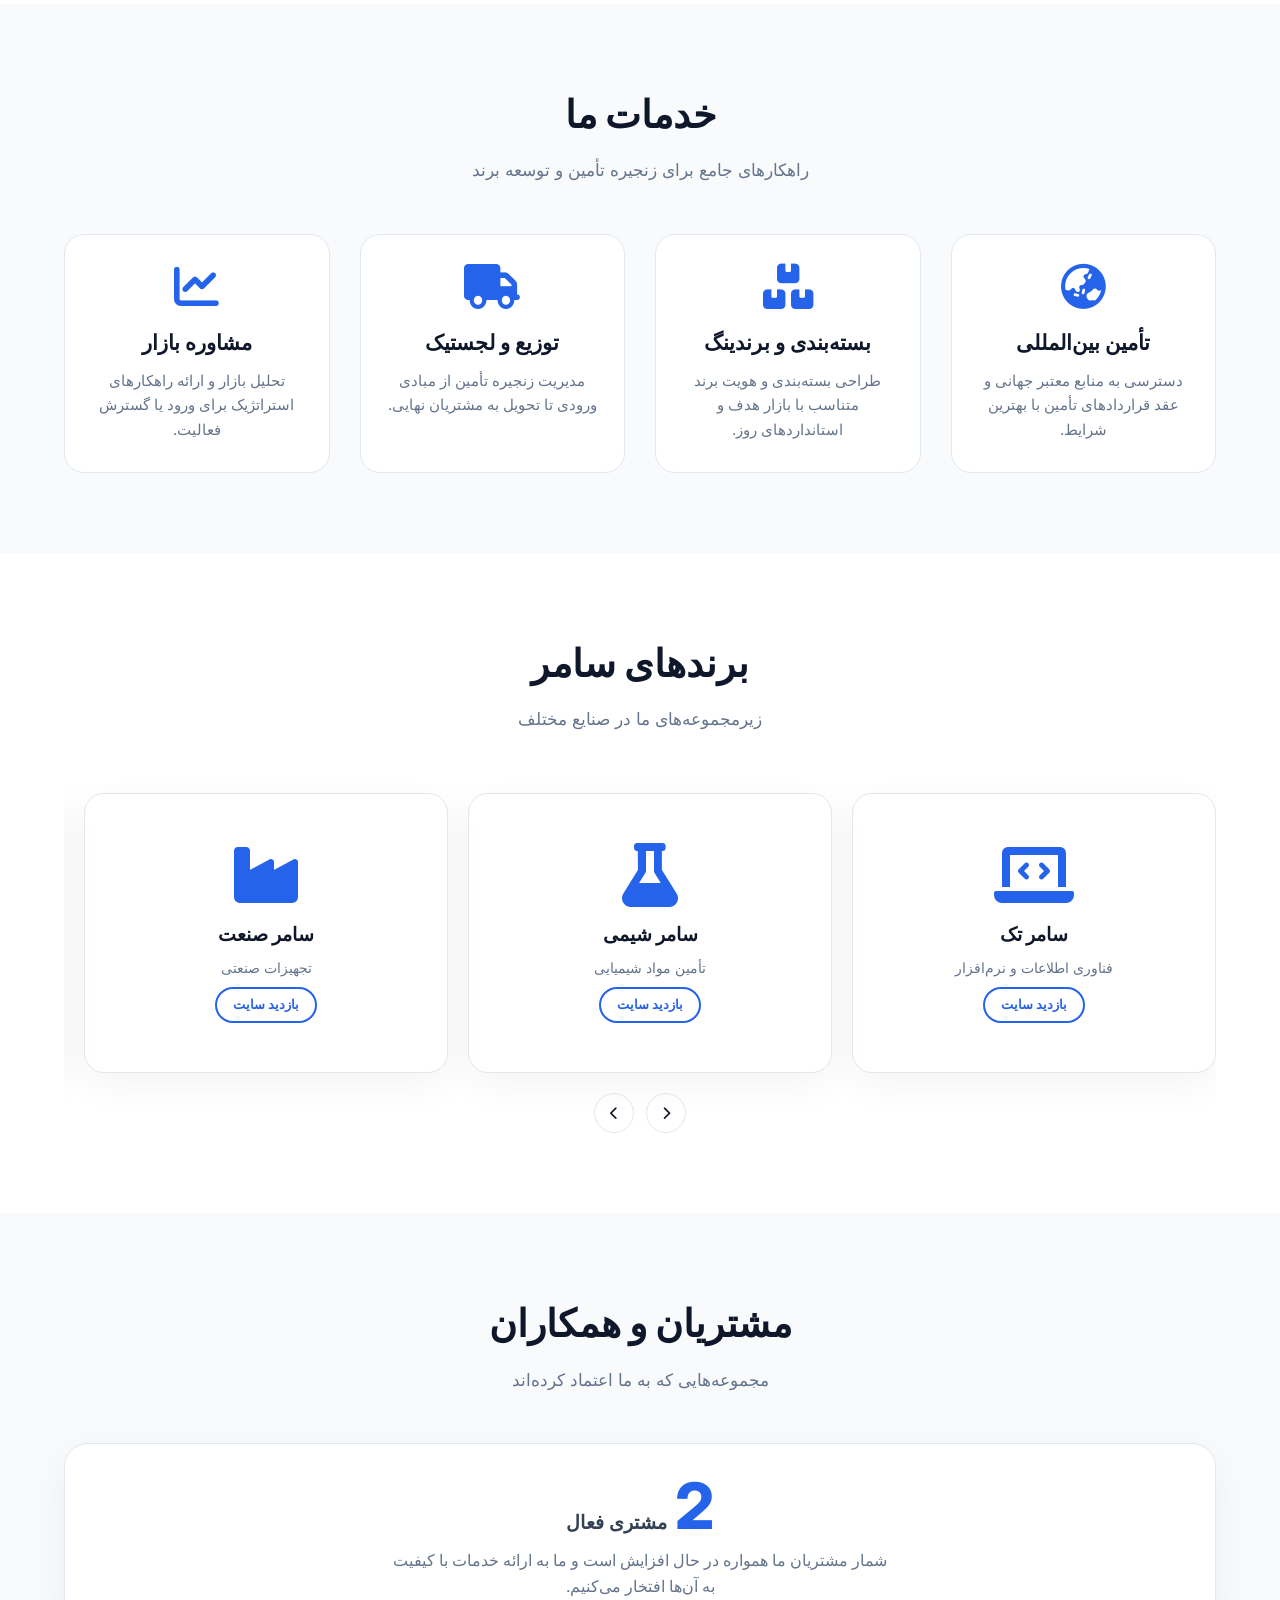
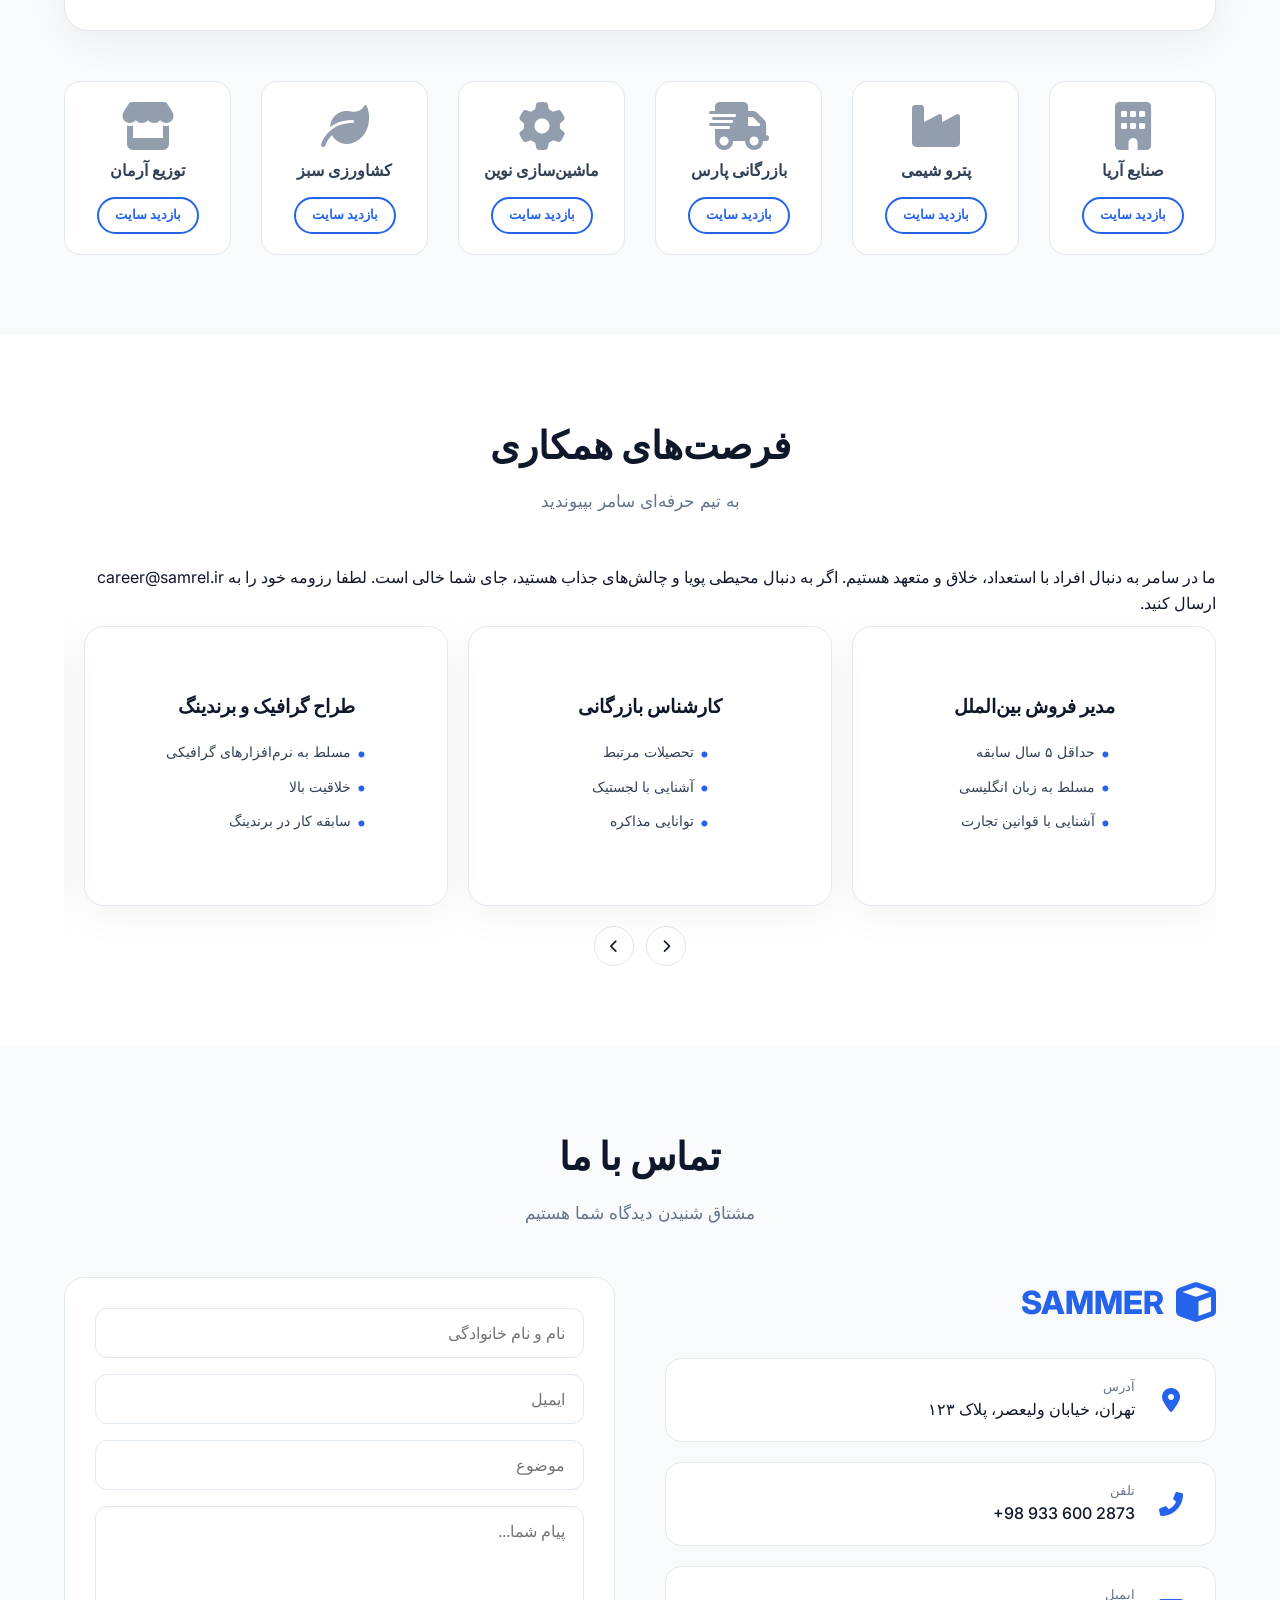
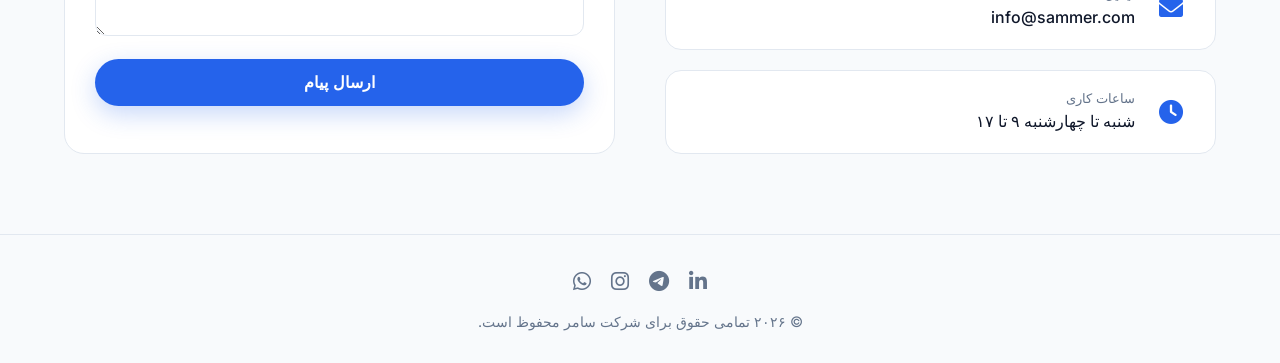
==== commit 30c1f097: "Update index.html" ====
--- a/index.html
+++ b/index.html
@@ -10,13 +10,13 @@
 	<link rel="canonical" href="https://sammer.ir/" />
 	
 	<meta property="og:title" content="SAMMER | Connecting Markets, Expanding Reach" />
-	<meta property="og:description" content="شرکت بازرگانی سامر – پل ارتباطی بازارهای جهانی با رویکردی نوین در تأمین، برندینگ و توزیع." />
+	<meta property="og:description" content="شرکت بازرگانی SAMMER – پل ارتباطی بازارهای جهانی با رویکردی نوین در تأمین، برندینگ و توزیع." />
 	<meta property="og:image" content="https://sammer.ir/og-image.jpg" />
 	<meta property="og:url" content="https://sammer.ir/" />
 	<meta property="og:type" content="website" />
 	<meta name="twitter:card" content="summary_large_image" />
 	<meta name="twitter:title" content="SAMMER | Connecting Markets, Expanding Reach" />
-	<meta name="twitter:description" content="شرکت بازرگانی سامر – پل ارتباطی بازارهای جهانی." />
+	<meta name="twitter:description" content="شرکت بازرگانی SAMMER – پل ارتباطی بازارهای جهانی." />
 	<meta name="twitter:image" content="https://sammer.ir/og-image.jpg" />
 	
 	<!-- Favicon برای مرورگرهای دسکتاپ و موبایل -->
@@ -81,14 +81,14 @@
     <!-- ==================== درباره ما ==================== -->
     <section id="about" class="fade-in">
         <div class="container">
-            <h2 class="section-title" data-i18n="about_title">درباره سامر</h2>
+            <h2 class="section-title" data-i18n="about_title">درباره SAMMER</h2>
             <p class="section-subtitle" data-i18n="about_subtitle">تجربه‌ای پویا در عرصه تجارت و تأمین کالا</p>
             <div class="about-grid">
                 <div class="about-text">
                     <p data-i18n="about_sammer_meaning" style="font-weight: 500; color: var(--accent);">
                         <strong>SAM</strong> نام هلدینگ ما و <strong>MER</strong> مخفف سه ارزش کلیدی <strong>Market • Exchange • Reach</strong> است.
                     </p>
-                    <p data-i18n="about_p1">شرکت سامر با بهره‌گیری از شبکه‌ای گسترده از تأمین‌کنندگان معتبر در سطح جهانی، توانسته است نقشی کلیدی در تأمین مواد اولیه و محصولات راهبردی برای صنایع مختلف ایفا کند.</p>
+                    <p data-i18n="about_p1">شرکت SAMMER با بهره‌گیری از شبکه‌ای گسترده از تأمین‌کنندگان معتبر در سطح جهانی، توانسته است نقشی کلیدی در تأمین مواد اولیه و محصولات راهبردی برای صنایع مختلف ایفا کند.</p>
                     <p data-i18n="about_p2">ما با درک عمیق از نیازهای بازار، علاوه بر تأمین کالا، خدمات جانبی نظیر بسته‌بندی، برندینگ و توزیع هوشمند را نیز ارائه می‌دهیم تا ارزش افزوده‌ای متمایز برای شرکای خود خلق کنیم.</p>
                     <div class="about-stats">
                         <div class="stat-item">
@@ -143,7 +143,7 @@
     <!-- ==================== برندها (اسلایدر) ==================== -->
     <section id="brands" class="fade-in">
         <div class="container">
-            <h2 class="section-title" data-i18n="brands_title">برندهای سامر</h2>
+            <h2 class="section-title" data-i18n="brands_title">برندهای SAMMER</h2>
             <p class="section-subtitle" data-i18n="brands_subtitle">زیرمجموعه‌های ما در صنایع مختلف</p>
             <div class="brands-slider-wrapper">
                 <div class="brands-slider" id="brandsSlider"></div>
@@ -177,9 +177,9 @@
     <section id="careers" class="fade-in">
         <div class="container">
             <h2 class="section-title" data-i18n="careers_title">فرصت‌های همکاری</h2>
-            <p class="section-subtitle" data-i18n="careers_subtitle">به تیم حرفه‌ای سامر بپیوندید</p>
+            <p class="section-subtitle" data-i18n="careers_subtitle">به تیم حرفه‌ای SAMMER بپیوندید</p>
             <div class="careers-intro" data-i18n="careers_intro">
-                ما در سامر به دنبال افراد با استعداد، خلاق و متعهد هستیم. اگر به دنبال محیطی پویا و چالش‌های جذاب هستید، جای شما خالی است.
+                ما در SAMMER به دنبال افراد با استعداد، خلاق و متعهد هستیم. اگر به دنبال محیطی پویا و چالش‌های جذاب هستید، جای شما خالی است.
             </div>
             <div class="careers-slider-wrapper">
                 <div class="careers-slider" id="careersSlider"></div>
@@ -277,4 +277,4 @@
 	}
 </script>
 </body>
-</html>+</html>
--- a/style.css
+++ b/style.css
@@ -205,7 +205,7 @@
     left: 0;
     width: 100%;
     height: 100%;
-    background-image: url('Post2.png');
+    background-image: url('logo.png');
     background-size: cover;
     background-position: center;
     opacity: 0.30;
@@ -868,4 +868,4 @@
 /* تنظیمات برند اسلایدر برای دکمه */
 .brand-slide .btn-visit {
     margin-top: 8px;
-}+}
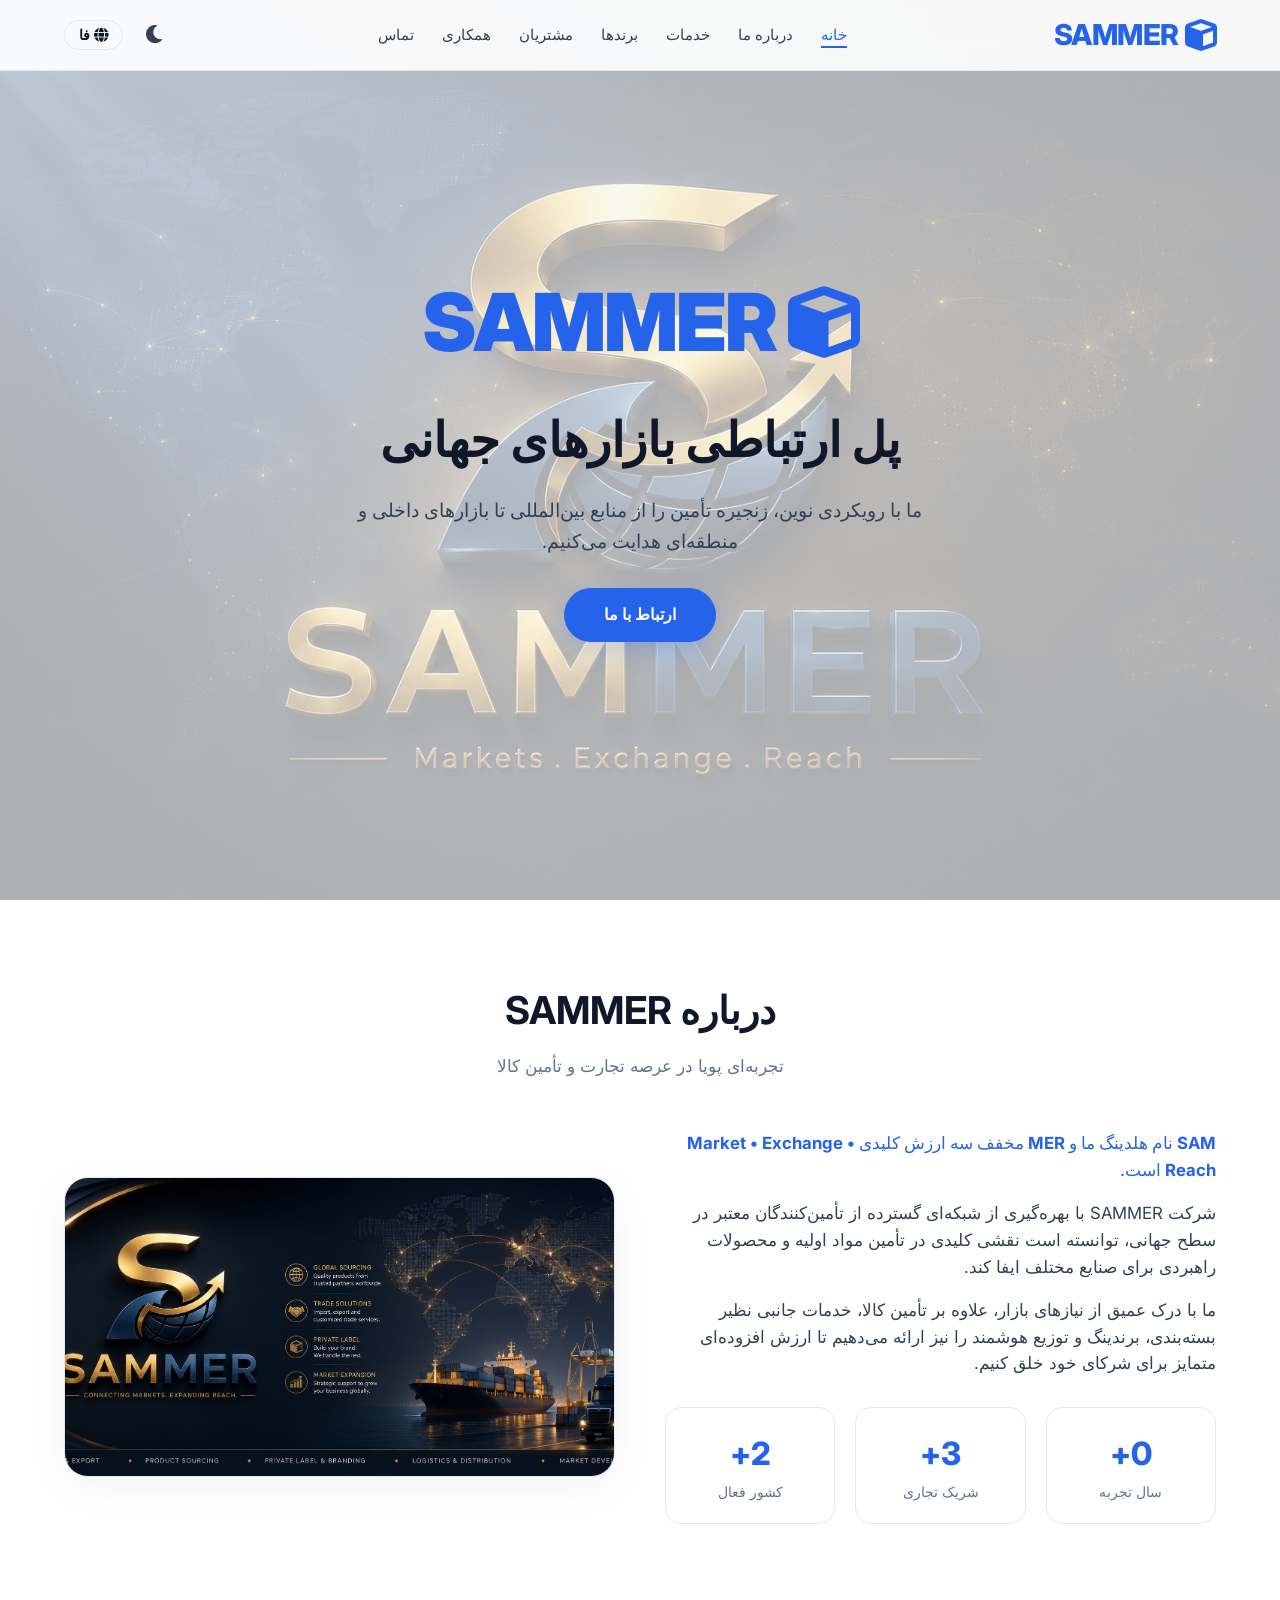
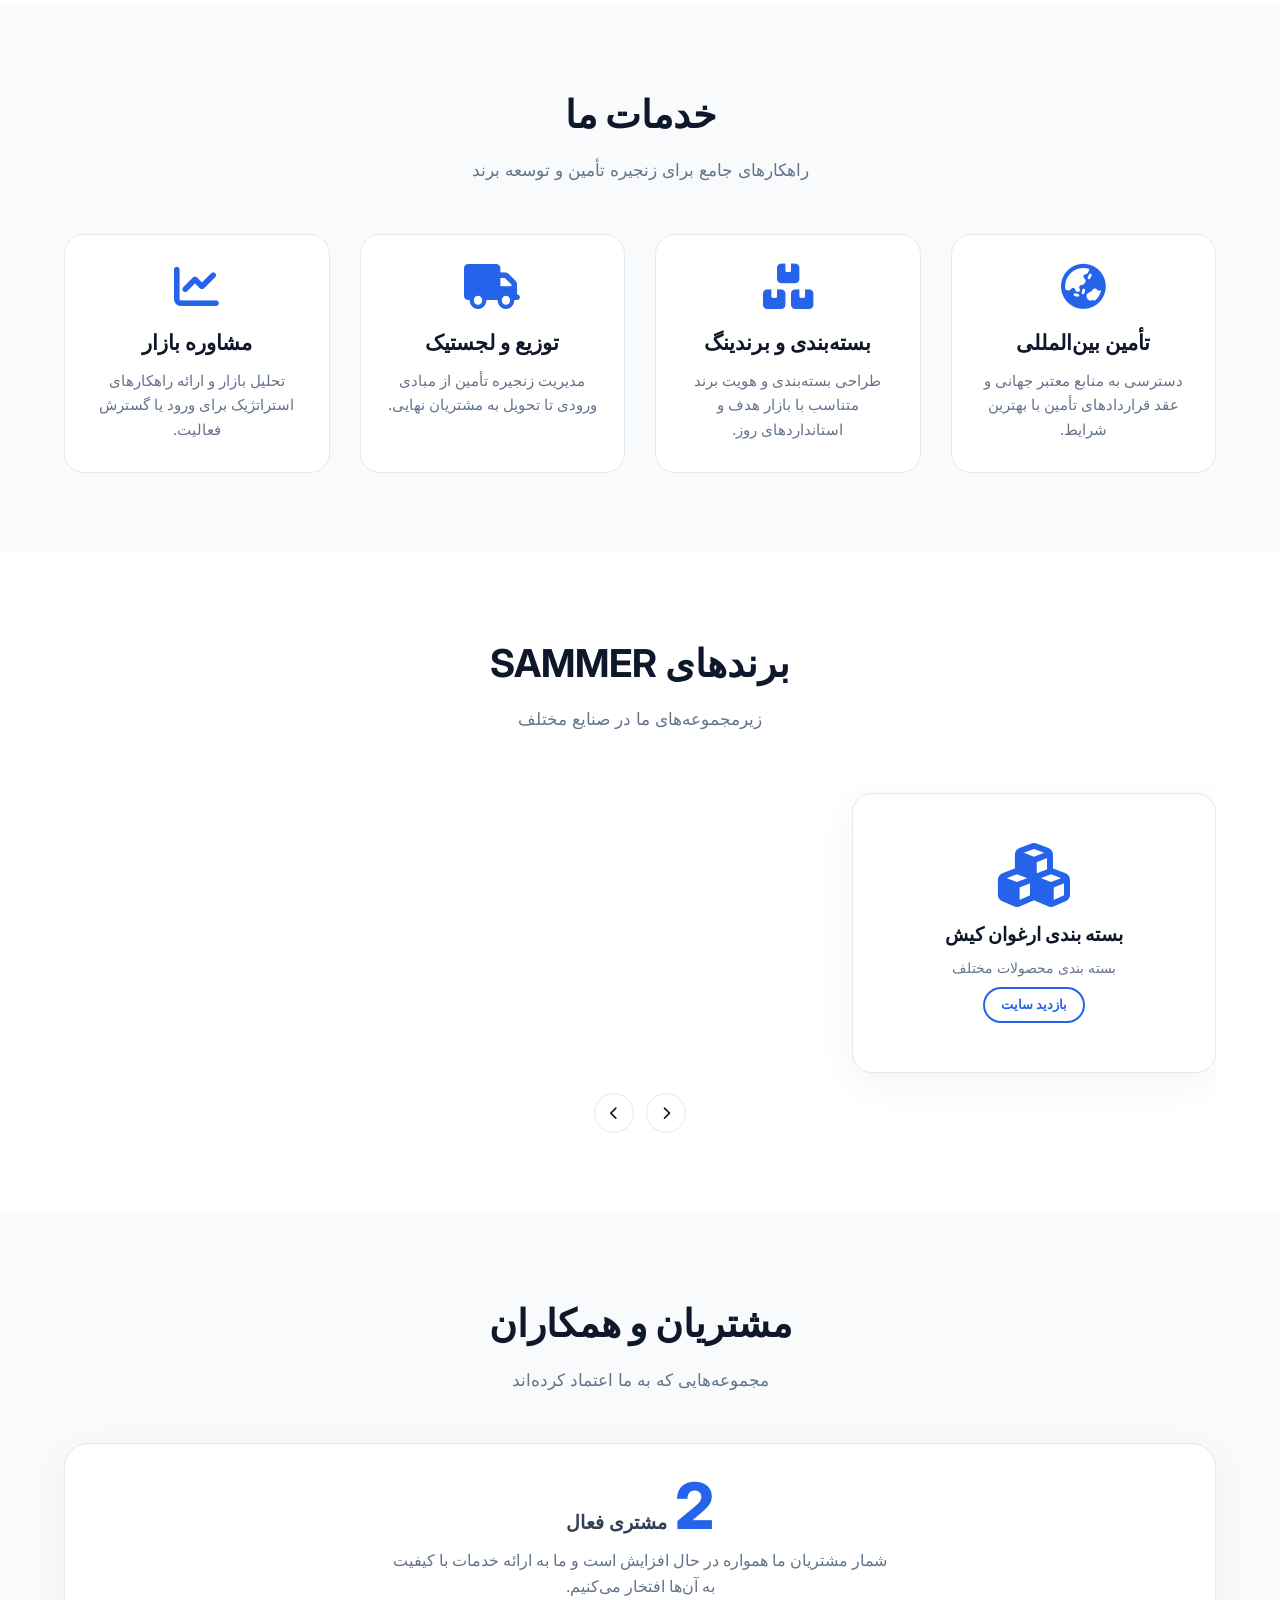
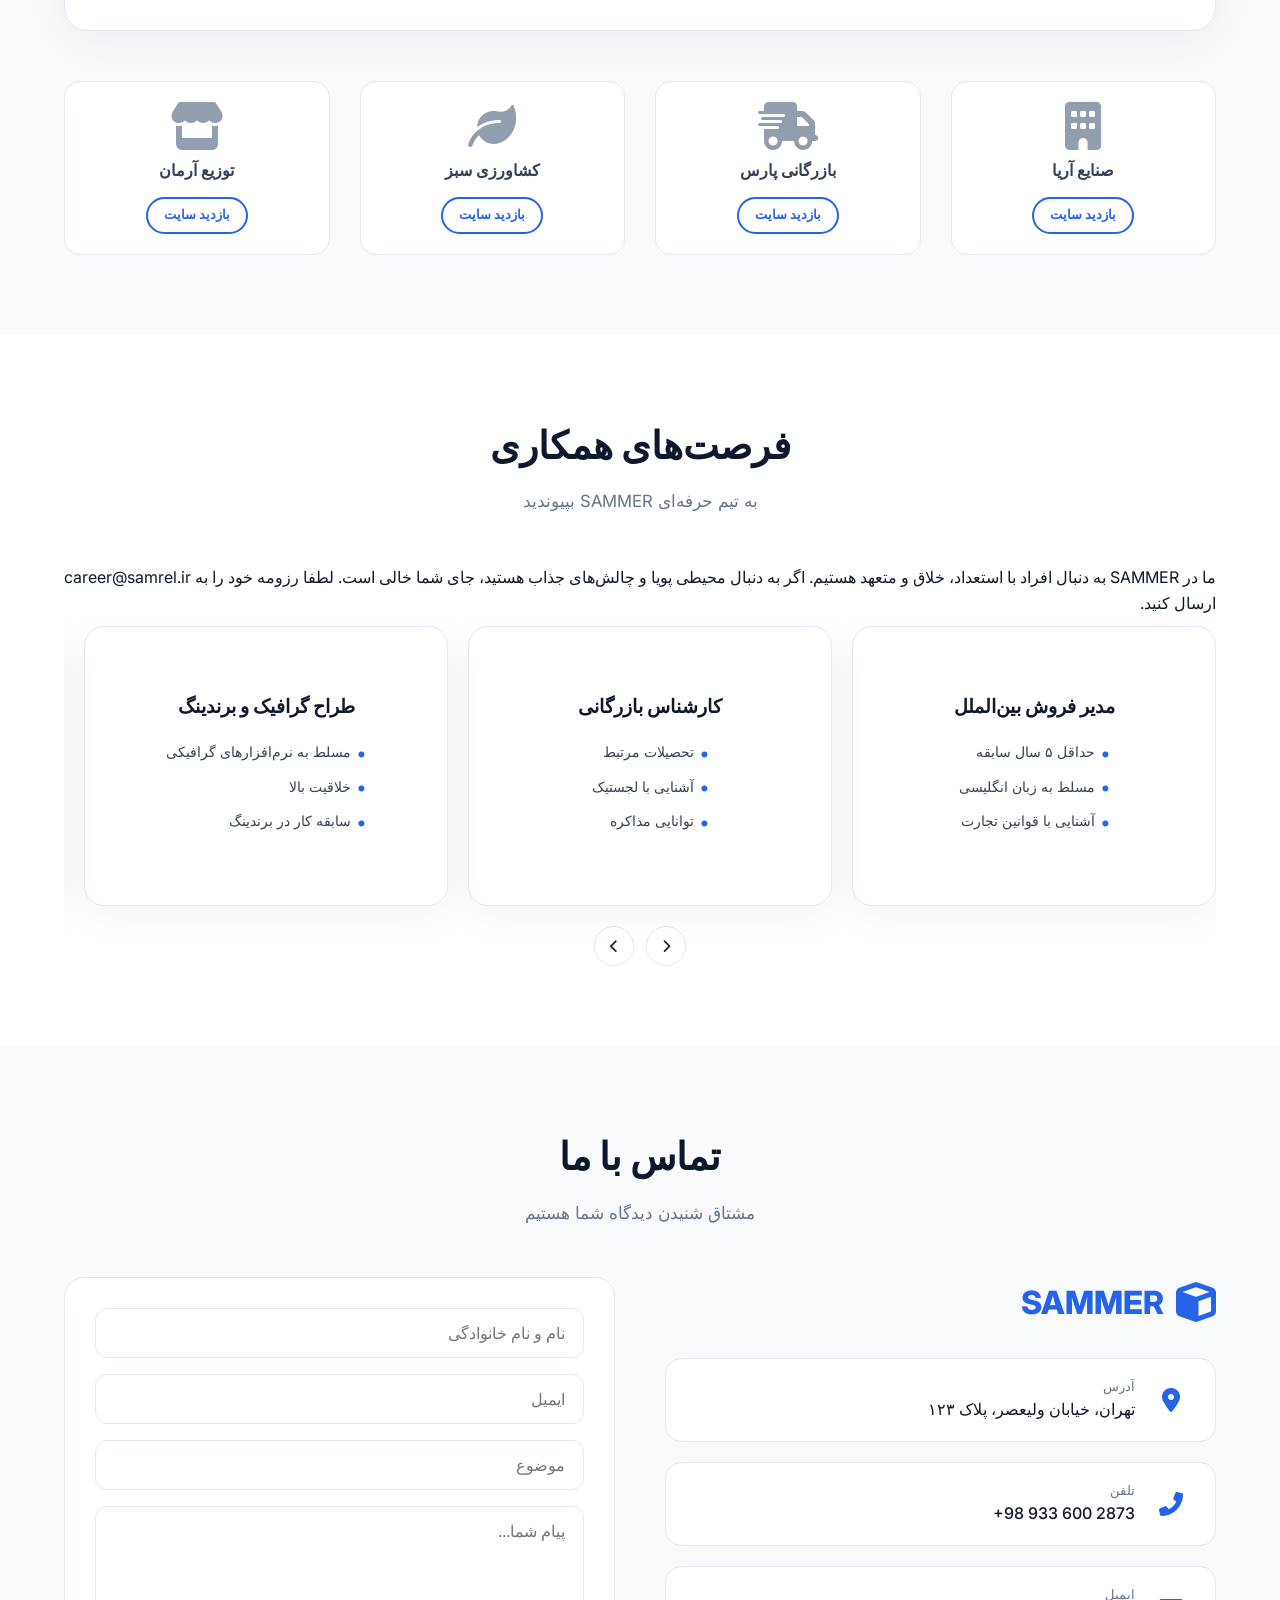
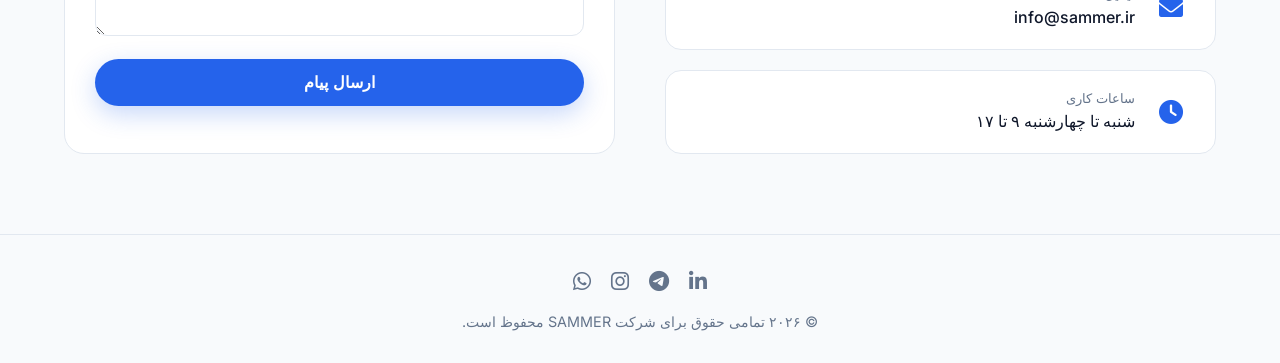
==== commit bb0db94f: "Update index.html" ====
--- a/index.html
+++ b/index.html
@@ -220,7 +220,7 @@
                         <i class="fas fa-envelope"></i>
                         <div>
                             <span class="label" data-i18n="contact_email_label">ایمیل</span>
-                            <span class="value">info@sammer.com</span>
+                            <span class="value">info@sammer.ir</span>
                         </div>
                     </div>
                     <div class="contact-item">
--- a/style.css
+++ b/style.css
@@ -357,7 +357,7 @@
     display: flex;
     align-items: center;
     justify-content: center;
-    background-image: url('Banner-secondary.png');
+    background-image: url('banner-secondary.jpg');
     background-size: cover;
     background-position: center;
     transition: all 0.3s;
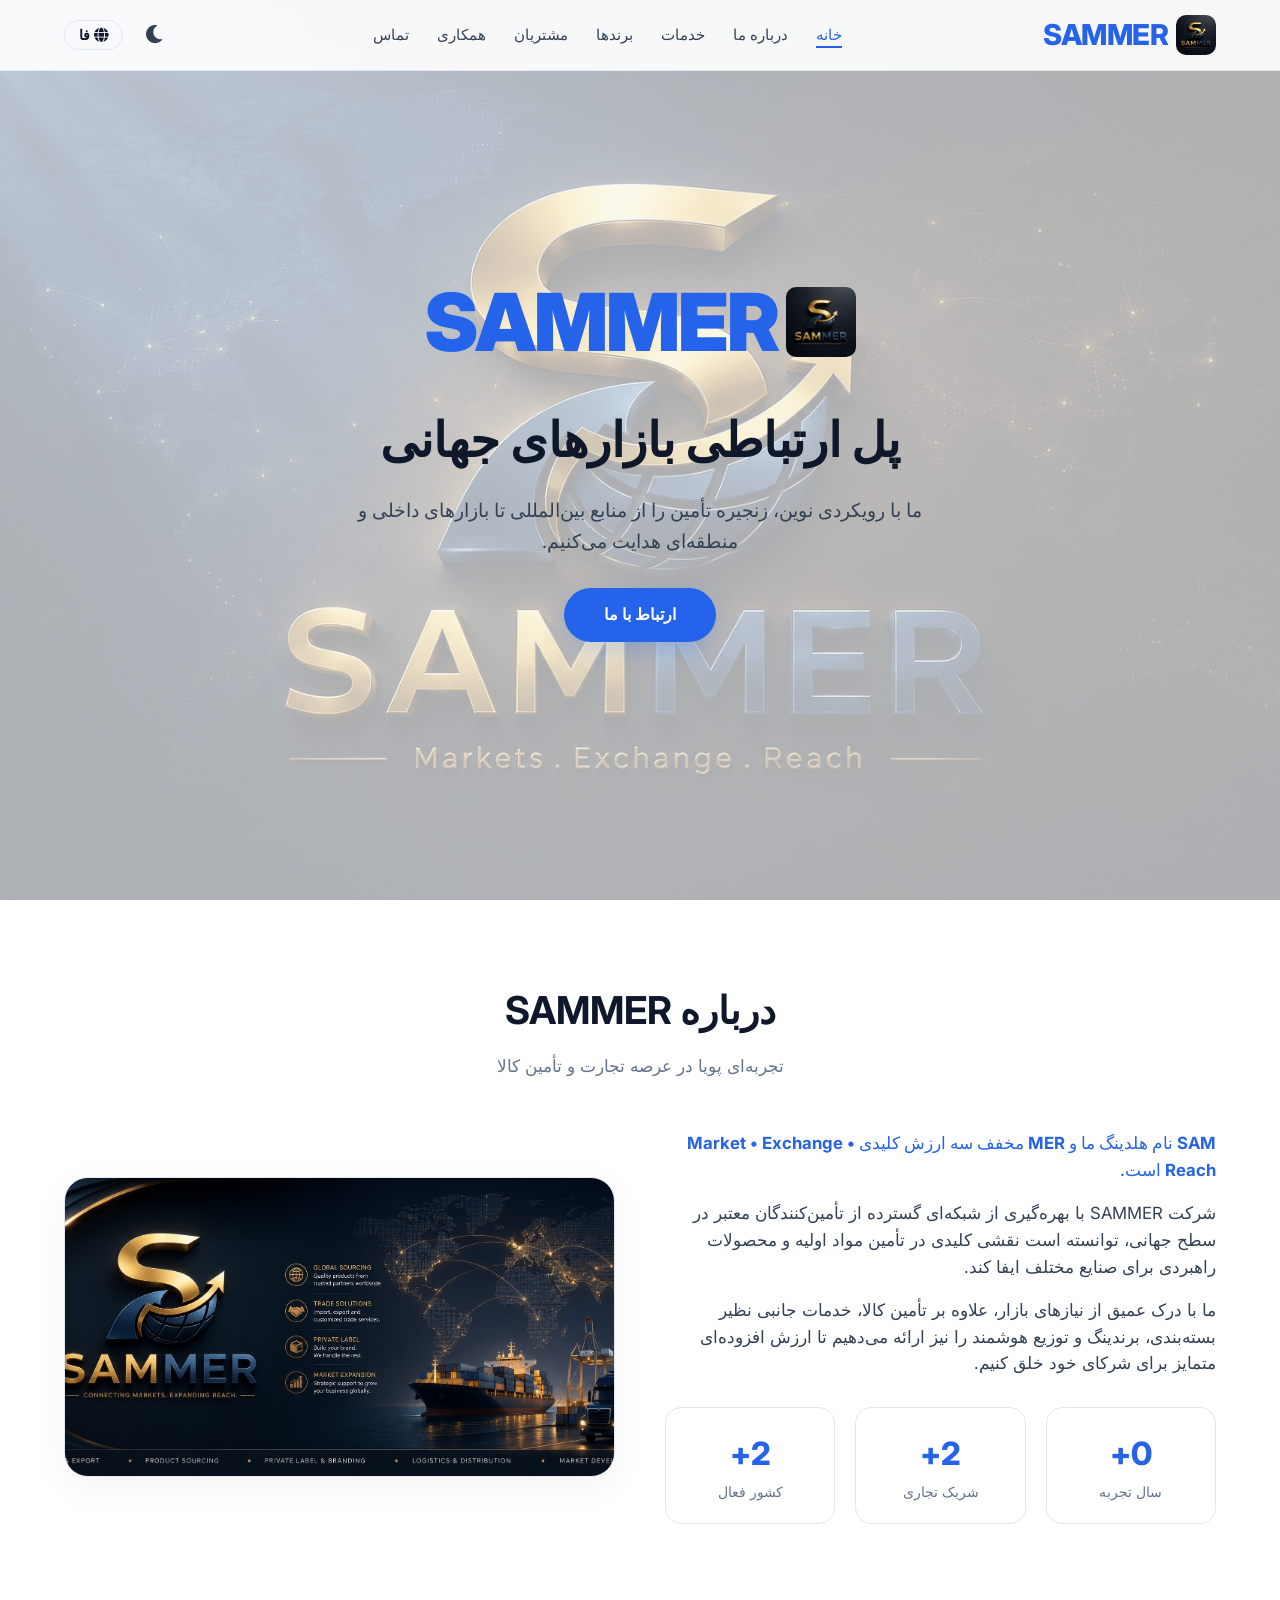
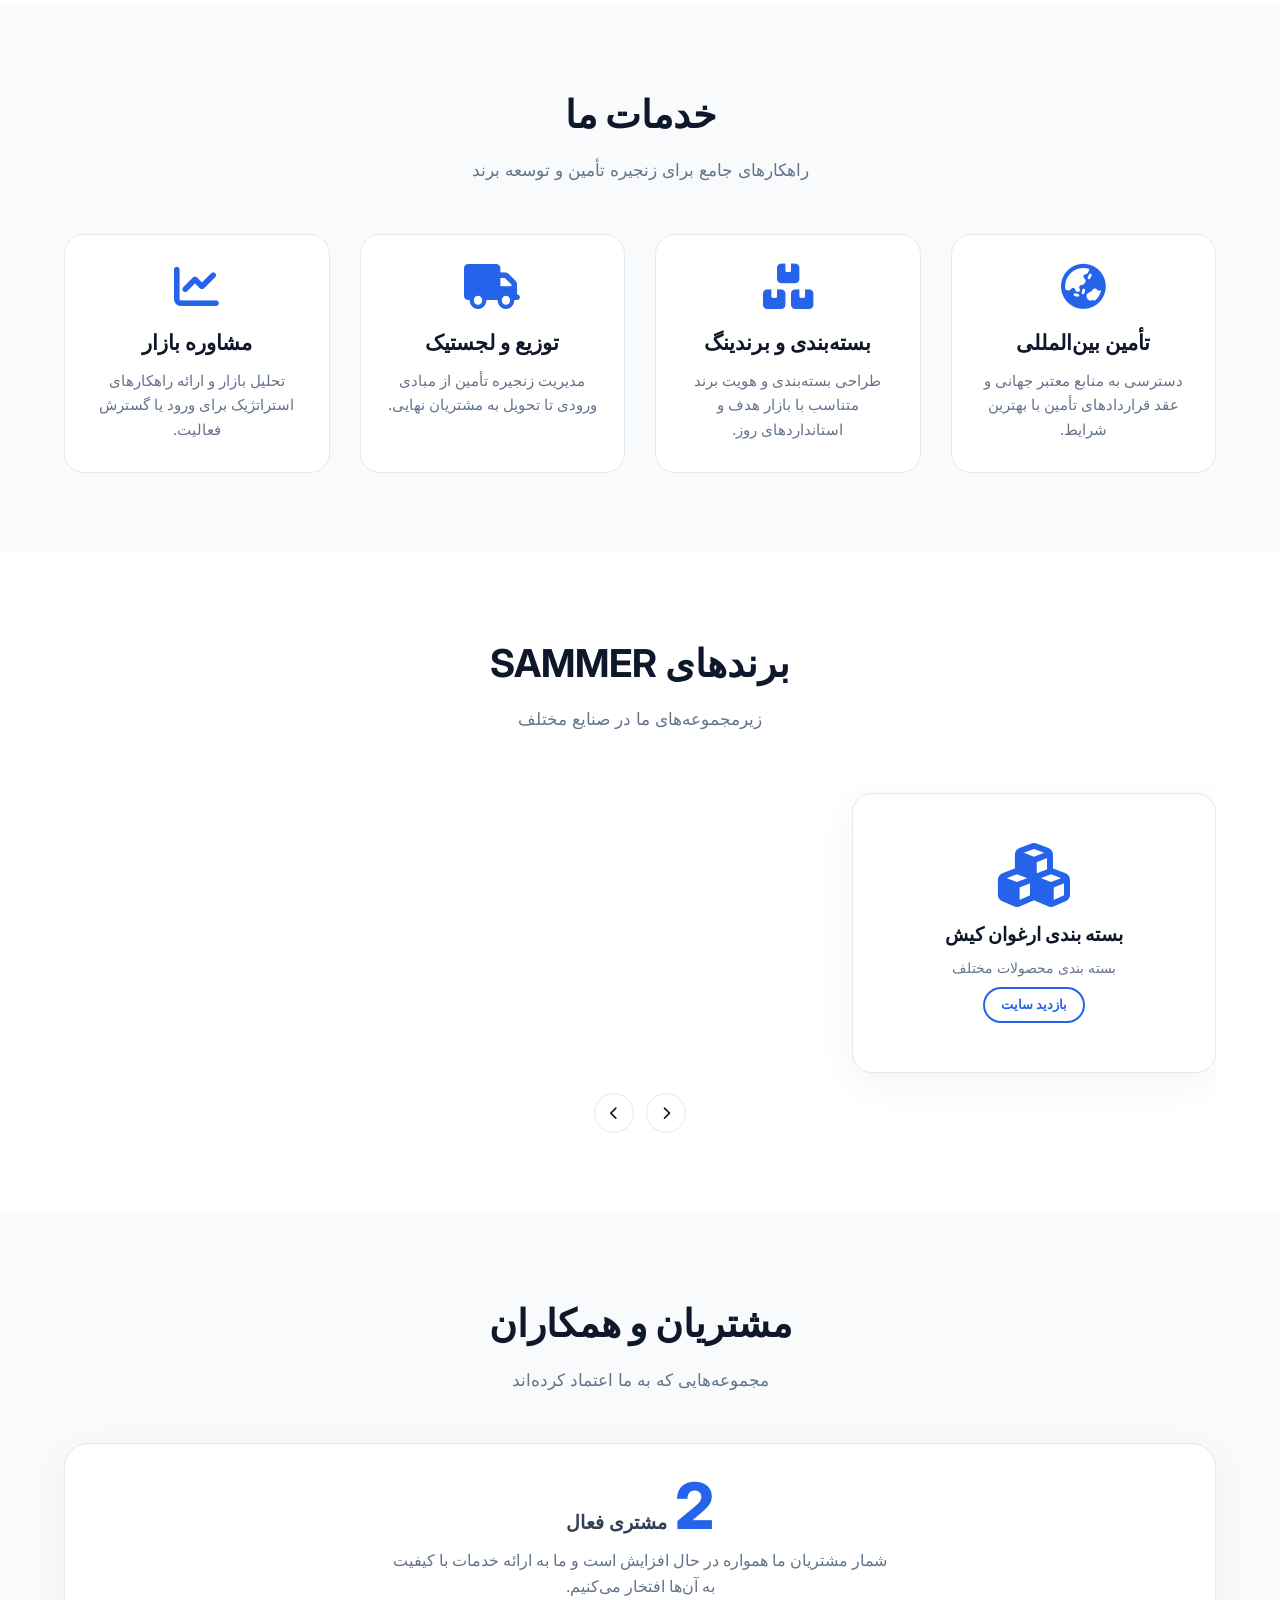
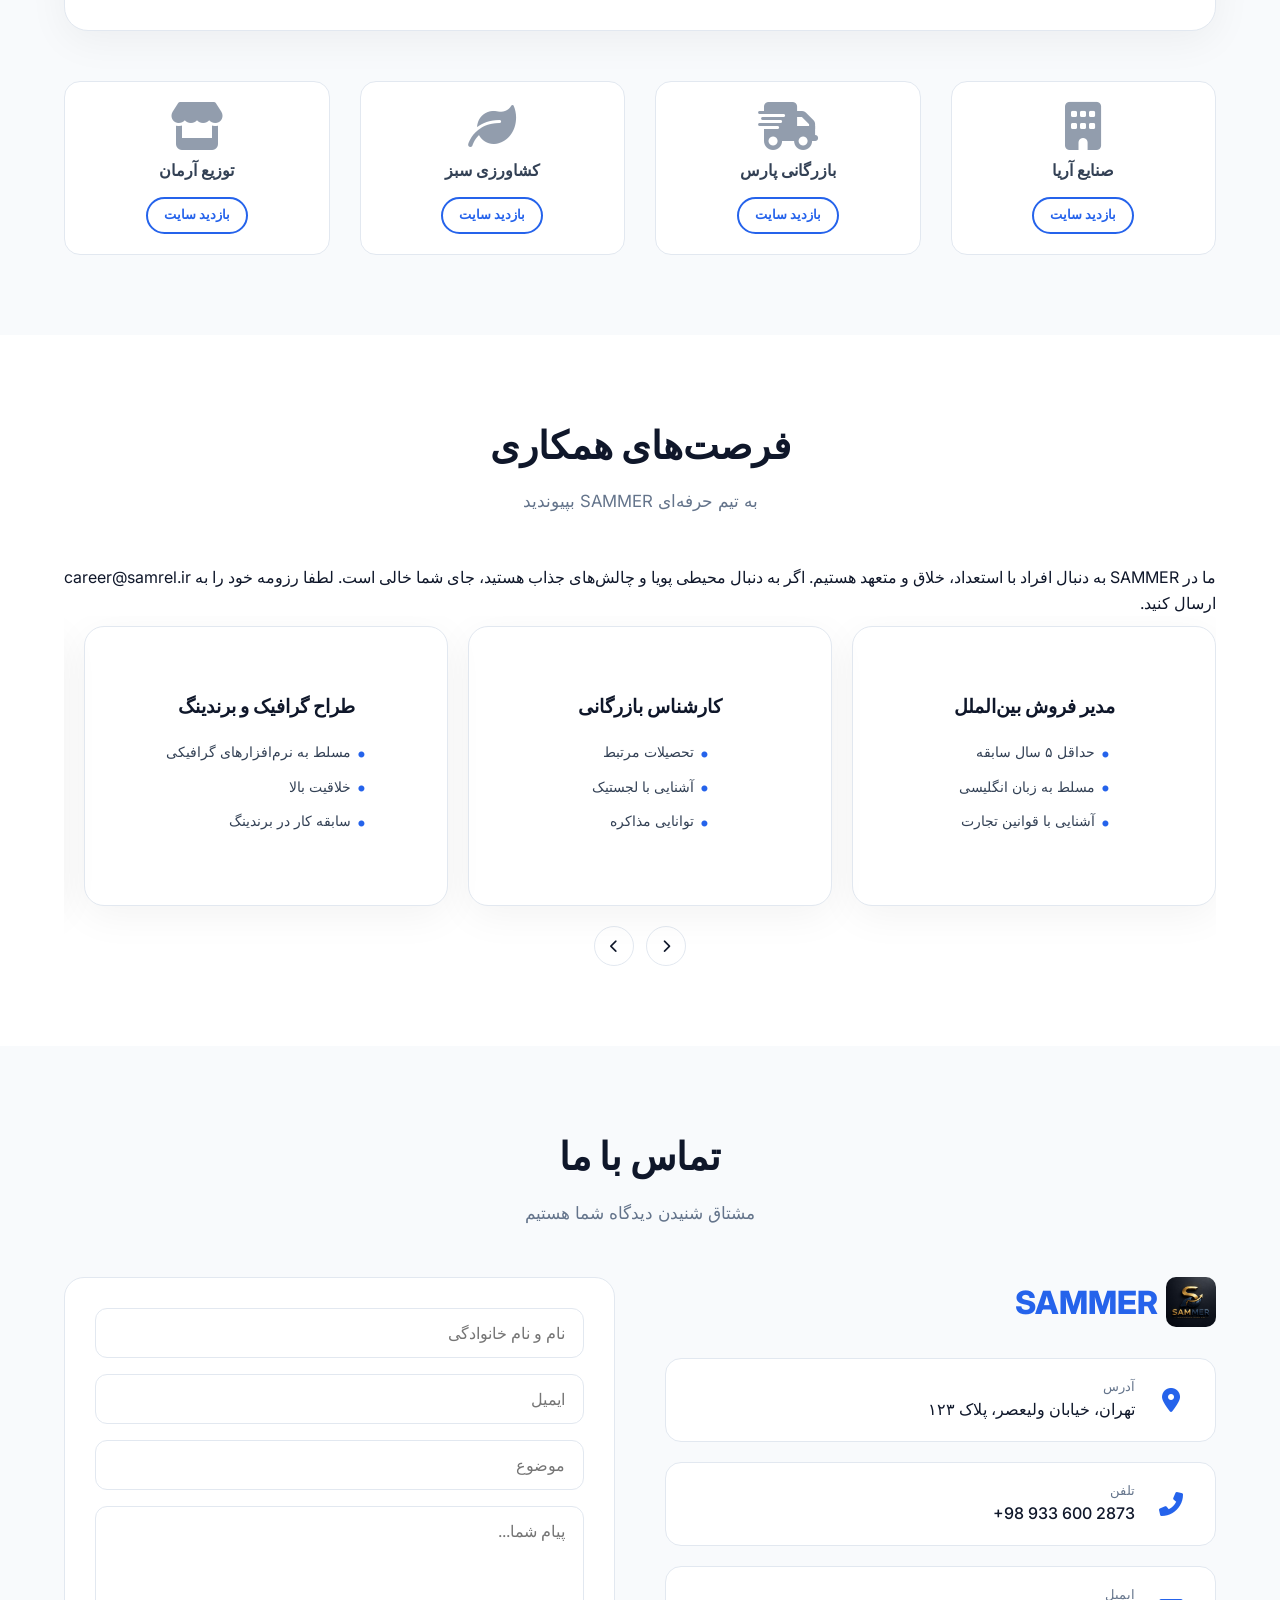
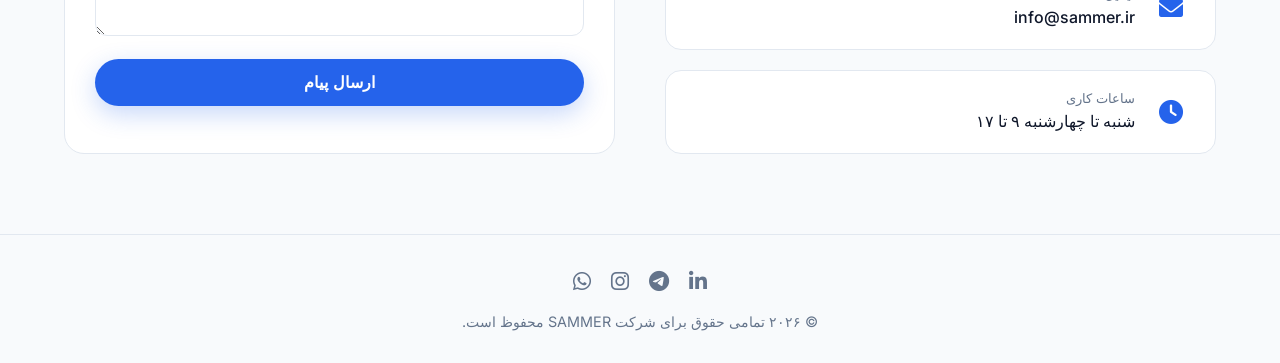
==== commit ec6934ff: "Update index.html" ====
--- a/index.html
+++ b/index.html
@@ -37,7 +37,7 @@
     <header class="navbar" id="navbar">
         <div class="container">
             <div class="logo">
-                <i class="fas fa-cube"></i>
+                <img src="sammer-logo.png" alt="SAMMER" class="logo-img" />
                 <span>SAMMER</span>
             </div>
             <ul class="nav-links" id="navLinks">
@@ -69,7 +69,7 @@
         <div class="hero-bg-image"></div>
         <div class="hero-content">
             <div class="hero-logo">
-                <i class="fas fa-cube"></i>
+                <img src="sammer-logo.png" alt="SAMMER" class="hero-logo-img" />
                 <span>SAMMER</span>
             </div>
             <h1 data-i18n="hero_title">پل ارتباطی بازارهای جهانی</h1>
@@ -199,7 +199,7 @@
             <div class="contact-wrapper">
                 <div class="contact-info">
                     <div class="contact-brand">
-                        <i class="fas fa-cube"></i>
+                        <img src="sammer-logo.png" alt="SAMMER" class="contact-logo-img" />
                         <span>SAMMER</span>
                     </div>
                     <div class="contact-item">
--- a/style.css
+++ b/style.css
@@ -865,7 +865,39 @@
     margin-top: 6px;
 }
 
-/* تنظیمات برند اسلایدر برای دکمه */
 .brand-slide .btn-visit {
     margin-top: 8px;
 }
+
+.logo-img {
+    height: 40px;
+    width: auto;
+    display: inline-block;
+    vertical-align: middle;
+	border-radius: 10px;
+}
+
+.hero-logo-img {
+    height: 70px;
+    width: auto;
+    display: inline-block;
+    vertical-align: middle;
+	border-radius: 10px;
+}
+
+.contact-logo-img {
+    height: 50px;
+    width: auto;
+    display: inline-block;
+    vertical-align: middle;
+	border-radius: 10px;
+}
+
+
+.logo,
+.hero-logo,
+.contact-brand {
+    display: flex;
+    align-items: center;
+    gap: 8px;
+}
